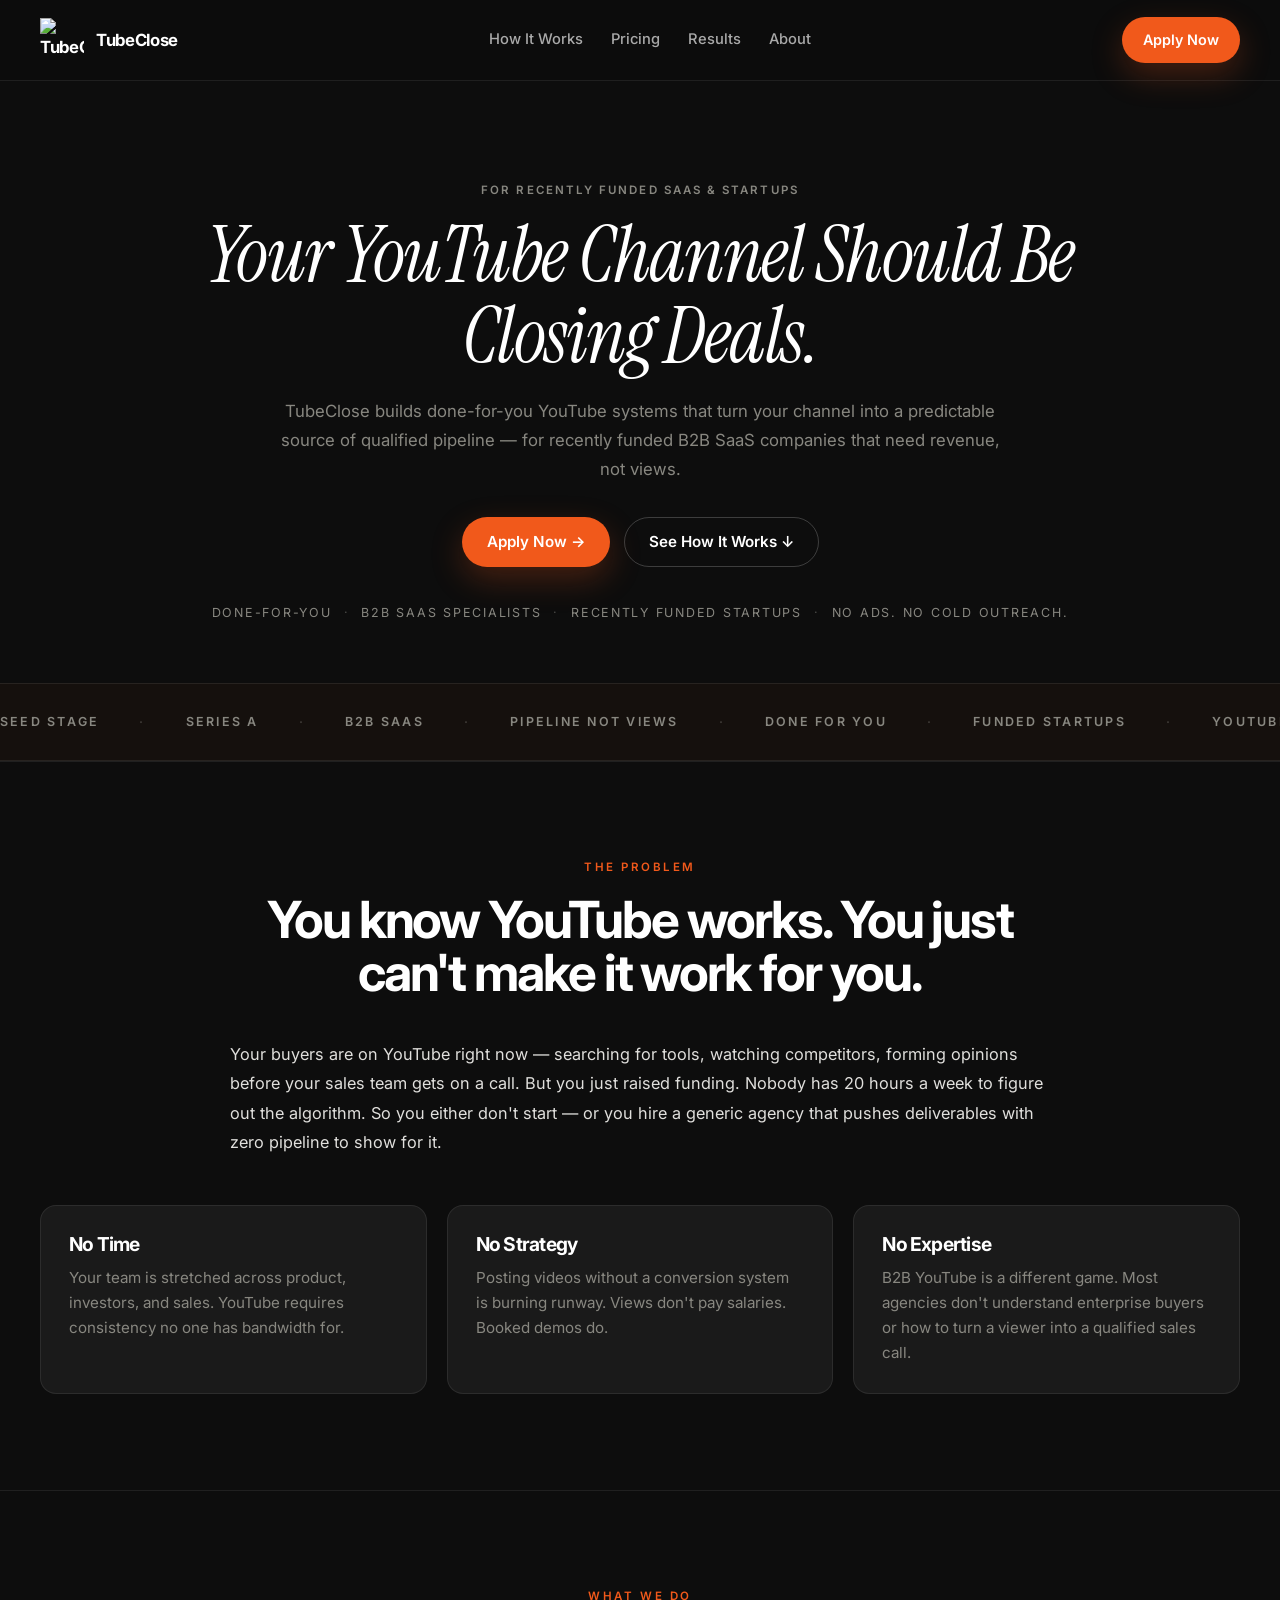
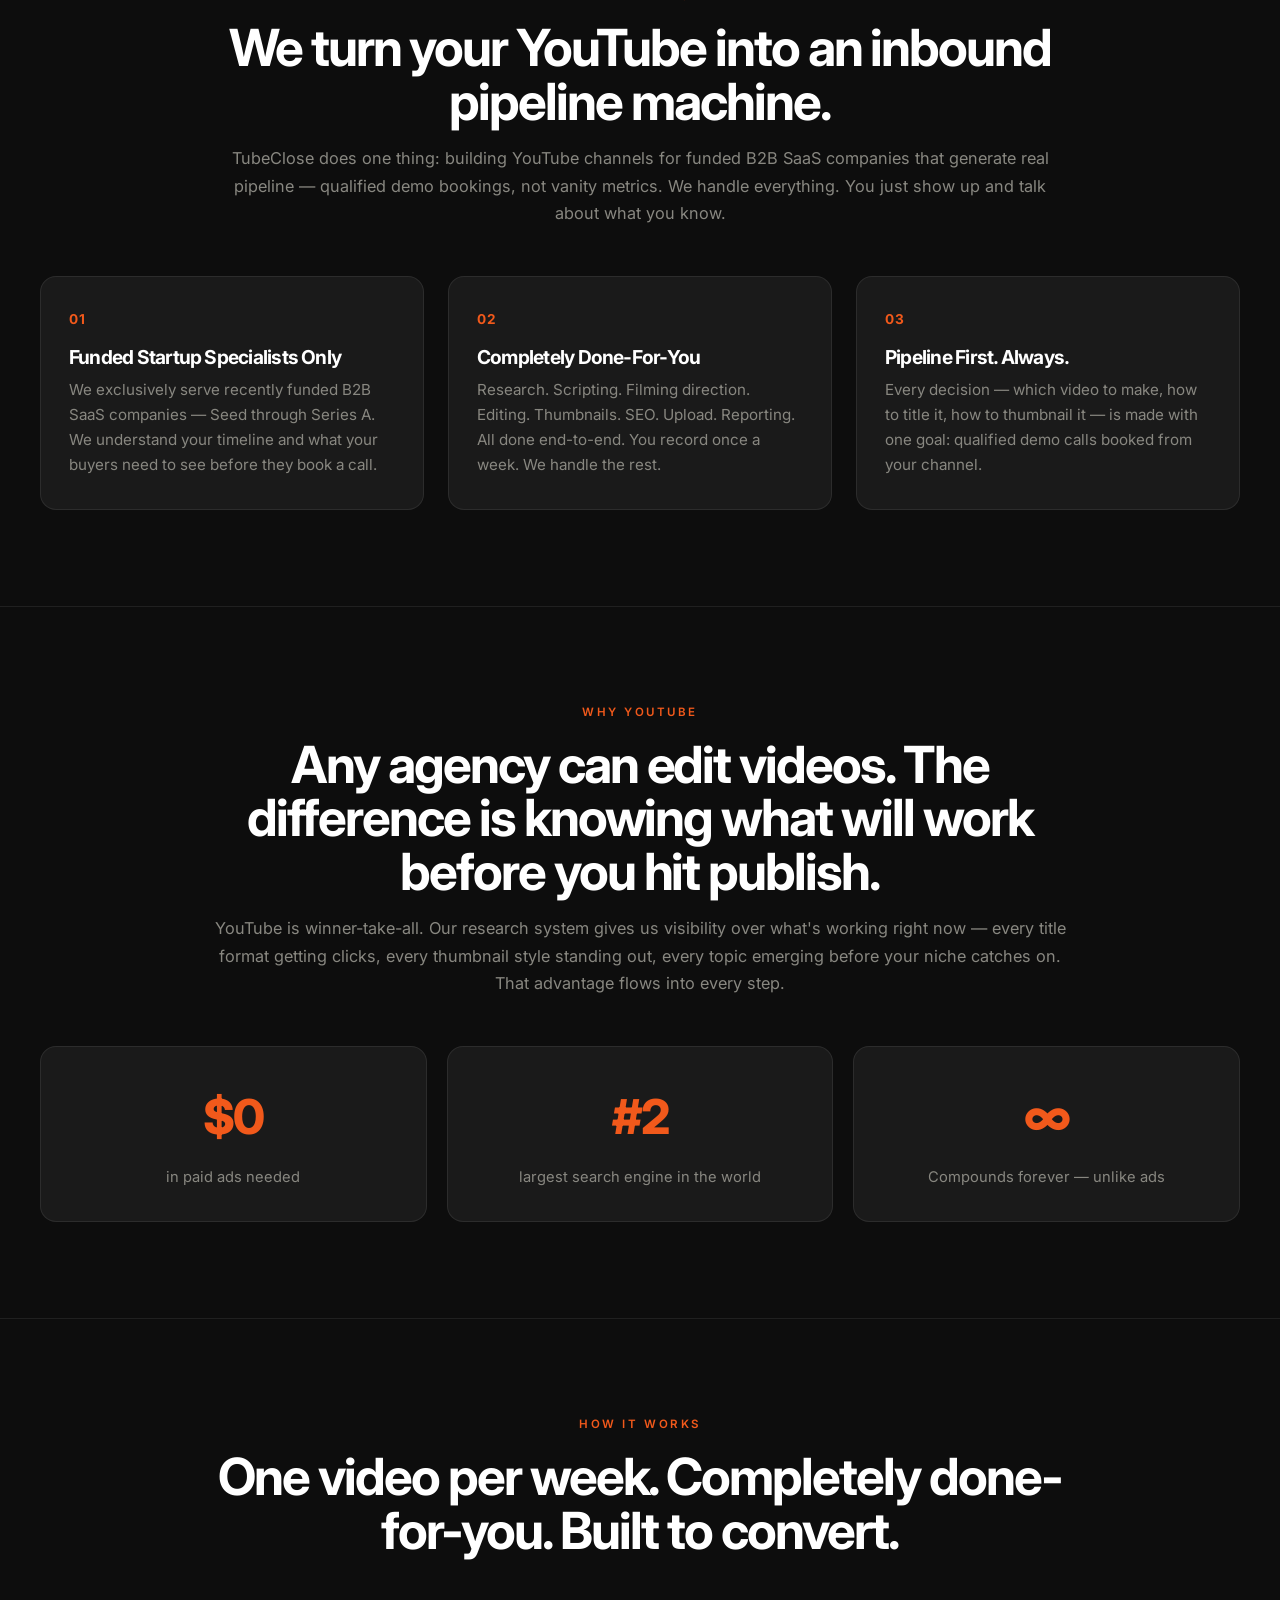
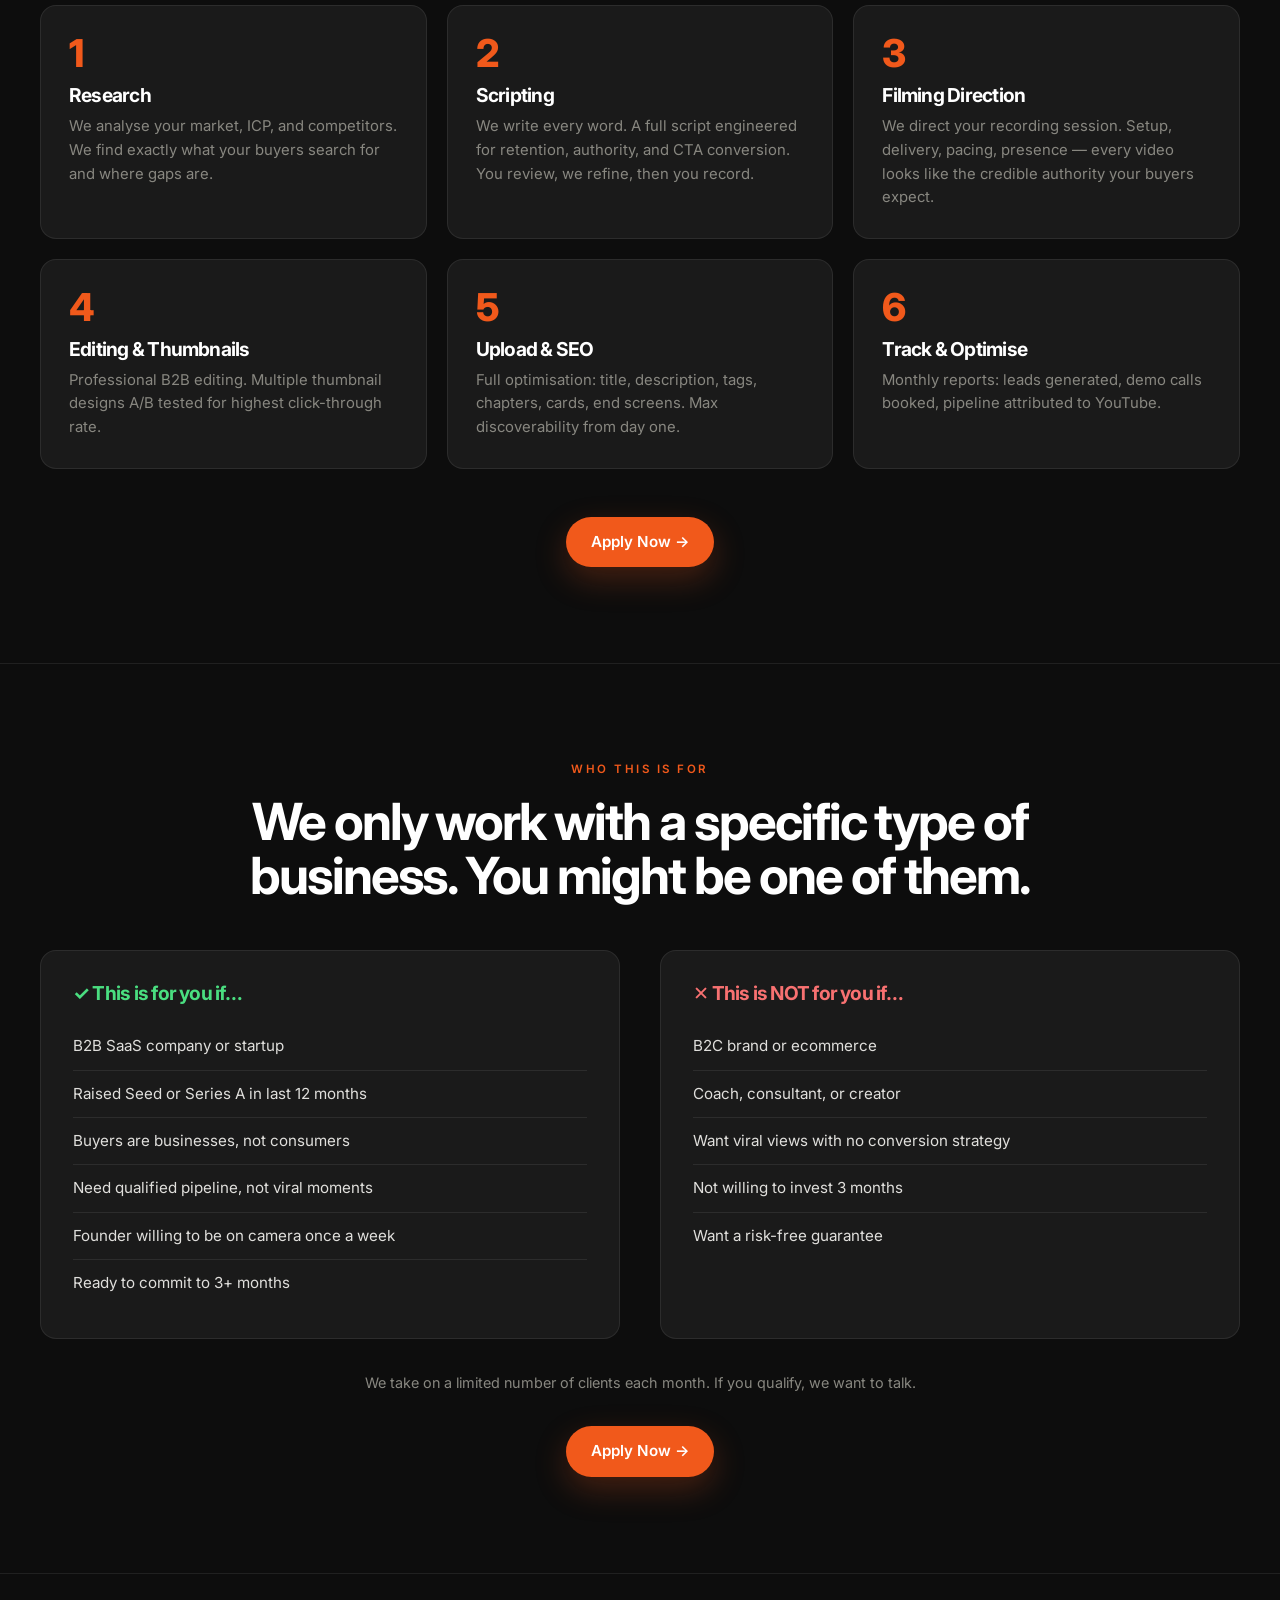
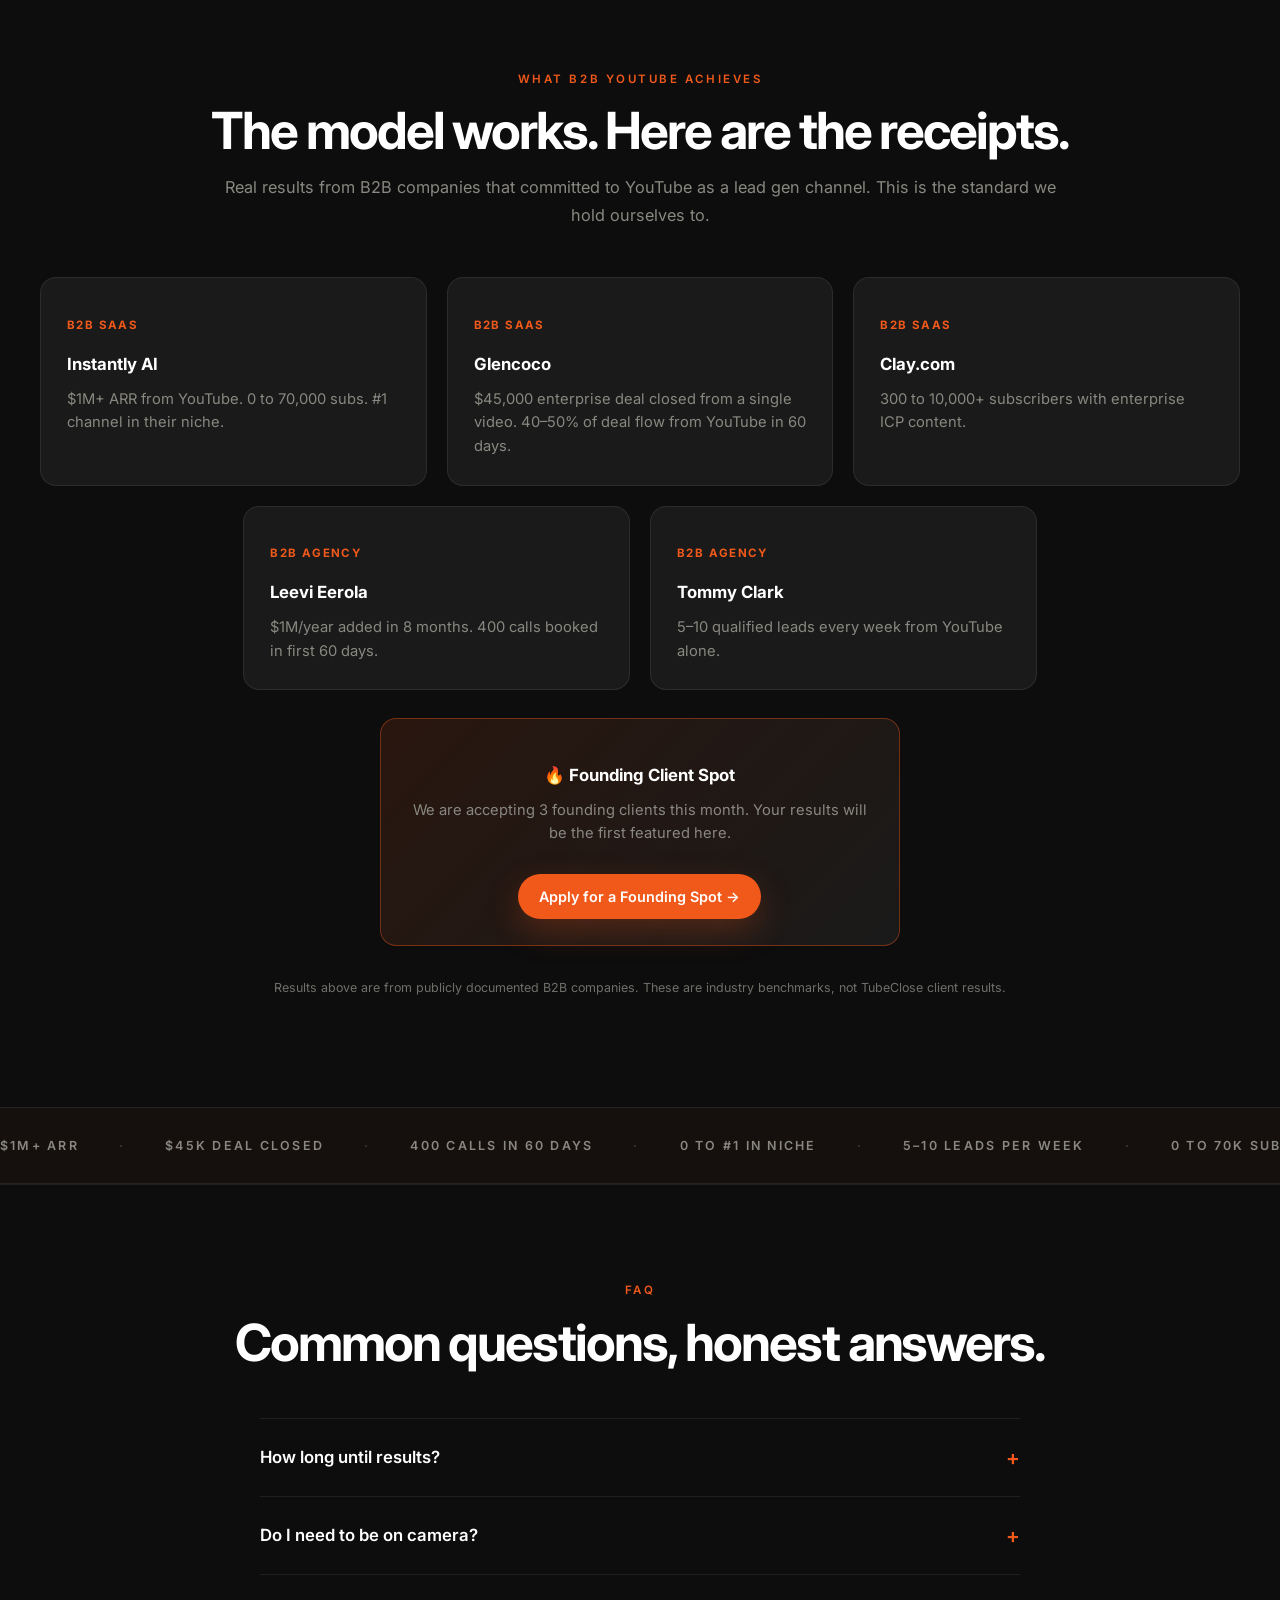
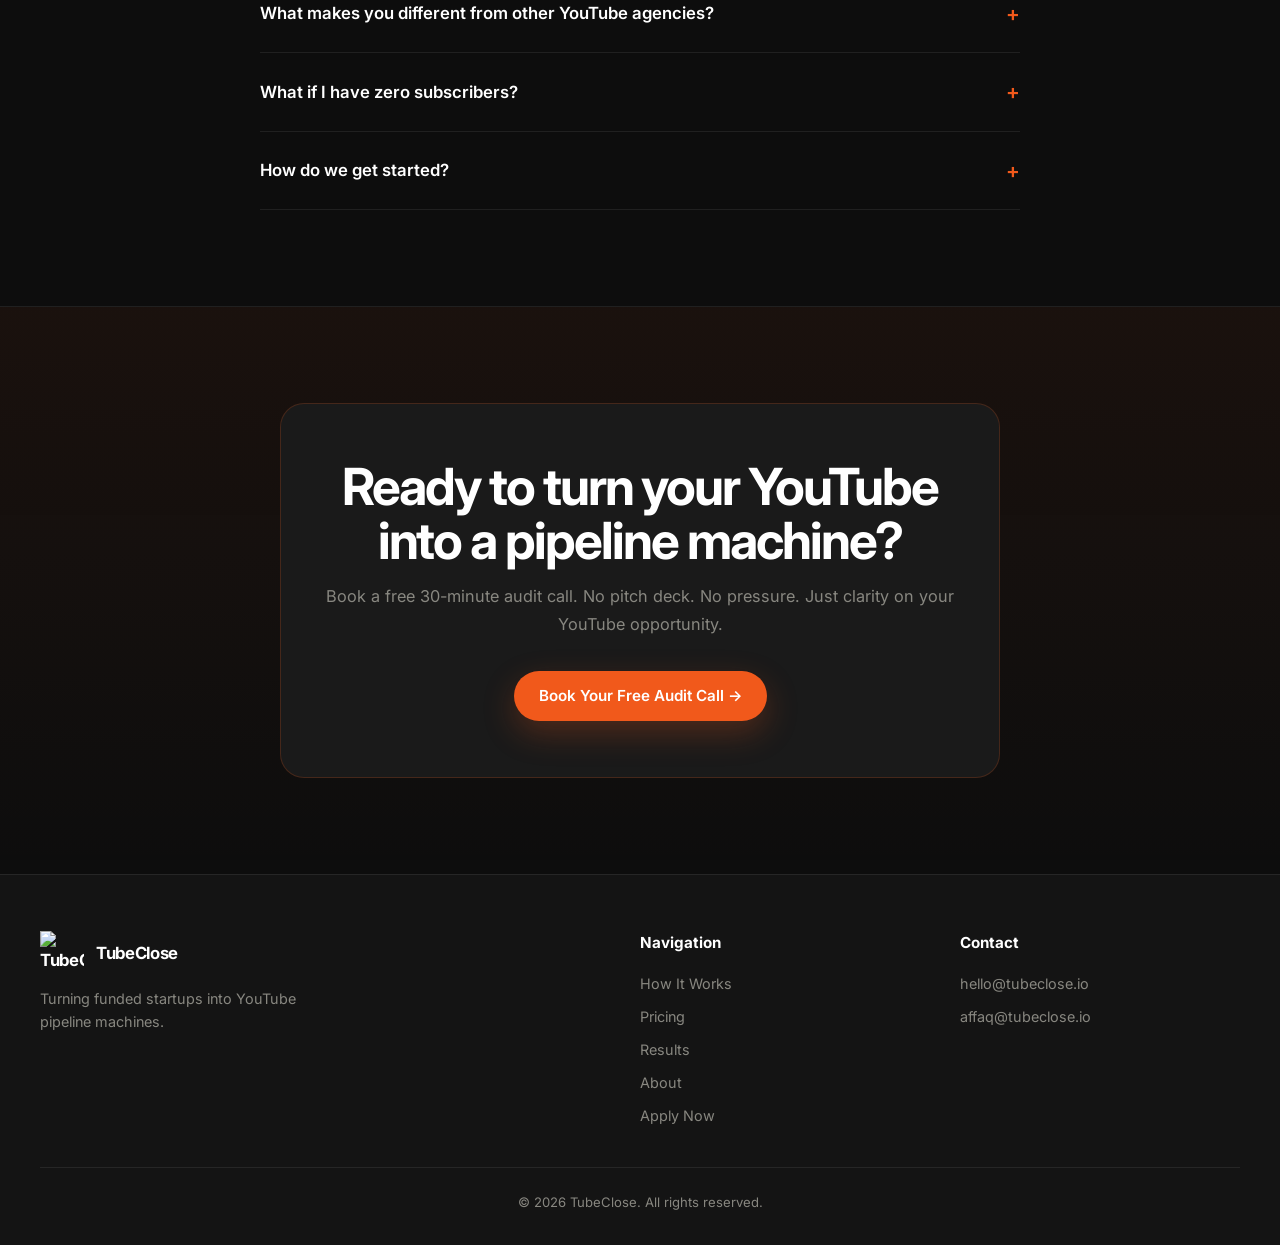
==== index.html @ f4edf195 "Add files via upload" ====
<!DOCTYPE html>
<html lang="en">
<head>
  <meta charset="UTF-8">
  <meta name="viewport" content="width=device-width, initial-scale=1.0">
  <title>TubeClose | B2B YouTube Agency for Funded Startups</title>
  <meta name="description" content="TubeClose builds done-for-you YouTube systems that turn your channel into a predictable source of qualified pipeline, for recently funded B2B SaaS companies.">
  <link rel="icon" href="https://framerusercontent.com/images/LfIAenBygjpMhnnKQjpgS8eivw.png">
  <link rel="preconnect" href="https://fonts.googleapis.com">
  <link rel="preconnect" href="https://fonts.gstatic.com" crossorigin>
  <link href="https://fonts.googleapis.com/css2?family=Instrument+Serif:ital@0;1&family=Inter:wght@400;500;600;700;800&display=swap" rel="stylesheet">
  <link rel="stylesheet" href="styles.css">

  <!-- SEO Meta Tags -->
  <meta name="robots" content="index, follow">
  <meta name="author" content="TubeClose">
  <meta name="keywords" content="B2B YouTube agency, YouTube lead generation, funded startup marketing, SaaS YouTube channel, B2B SaaS content marketing, YouTube pipeline, done for you YouTube, Seed Series A marketing agency">
  <link rel="canonical" href="https://www.tubeclose.io/">

  <!-- Open Graph -->
  <meta property="og:type" content="website">
  <meta property="og:url" content="https://www.tubeclose.io/">
  <meta property="og:title" content="TubeClose | B2B YouTube Agency for Funded Startups">
  <meta property="og:description" content="TubeClose builds done-for-you YouTube systems that turn your channel into a predictable source of qualified pipeline — for recently funded B2B SaaS companies.">
  <meta property="og:image" content="https://framerusercontent.com/images/LfIAenBygjpMhnnKQjpgS8eivw.png">
  <meta property="og:site_name" content="TubeClose">

  <!-- Twitter Card -->
  <meta name="twitter:card" content="summary_large_image">
  <meta name="twitter:title" content="TubeClose | B2B YouTube Agency for Funded Startups">
  <meta name="twitter:description" content="TubeClose builds done-for-you YouTube systems that turn your channel into a predictable source of qualified pipeline.">
  <meta name="twitter:image" content="https://framerusercontent.com/images/LfIAenBygjpMhnnKQjpgS8eivw.png">

  <!-- Schema.org Structured Data -->
  <script type="application/ld+json">
  {
    "@context": "https://schema.org",
    "@type": "ProfessionalService",
    "name": "TubeClose",
    "description": "Done-for-you B2B YouTube agency for recently funded SaaS startups. We turn your YouTube channel into a qualified pipeline machine.",
    "url": "https://www.tubeclose.io",
    "logo": "https://framerusercontent.com/images/LfIAenBygjpMhnnKQjpgS8eivw.png",
    "email": "hello@tubeclose.io",
    "areaServed": "Worldwide",
    "serviceType": "B2B YouTube Marketing Agency",
    "priceRange": "$$$"
  }
  </script>
</head>
<body>

<header class="site-header">
  <div class="container">
    <nav class="nav">
      <a href="index.html" class="brand">
        <img src="https://framerusercontent.com/images/LfIAenBygjpMhnnKQjpgS8eivw.png" alt="TubeClose logo" width="44" height="44">
        <span>TubeClose</span>
      </a>
      <div class="desktop-nav">
        <a href="#how-it-works">How It Works</a>
        <a href="pricing.html">Pricing</a>
        <a href="#results">Results</a>
        <a href="about.html">About</a>
      </div>
      <div class="nav-actions">
        <a href="https://cal.com/tubeclose.bookings/tube-close-meeting" target="_blank" class="btn btn--primary btn--small">Apply Now</a>
        <button class="menu-toggle" type="button" aria-label="Open menu">☰</button>
      </div>
    </nav>
    <nav class="mobile-nav" id="mobileNav">
      <a href="#how-it-works">How It Works</a>
      <a href="pricing.html">Pricing</a>
      <a href="#results">Results</a>
      <a href="about.html">About</a>
      <a href="contact.html">Apply Now</a>
    </nav>
  </div>
</header>

<main>

  <section id="home" class="hero">
    <div class="container hero-copy">
      <p class="eyebrow">For Recently Funded SaaS &amp; Startups</p>
      <h1>Your YouTube Channel Should Be Closing Deals.</h1>
      <p class="subtext">TubeClose builds done-for-you YouTube systems that turn your channel into a predictable source of qualified pipeline — for recently funded B2B SaaS companies that need revenue, not views.</p>
      <div class="cta-row">
        <a href="https://cal.com/tubeclose.bookings/tube-close-meeting" target="_blank" class="btn btn--primary">Apply Now →</a>
        <a href="#how-it-works" class="btn btn--ghost">See How It Works ↓</a>
      </div>
      <ul class="trust-bar">
        <li>Done-For-You</li>
        <li>B2B SaaS Specialists</li>
        <li>Recently Funded Startups</li>
        <li>No Ads. No Cold Outreach.</li>
      </ul>
    </div>
  </section>

  <section class="ticker" aria-hidden="true">
    <div class="ticker-track">
      <span>Seed Stage</span><span>Series A</span><span>B2B SaaS</span><span>Pipeline Not Views</span><span>Done For You</span><span>Funded Startups</span><span>YouTube Lead Gen</span><span>B2B Only</span>
      <span>Seed Stage</span><span>Series A</span><span>B2B SaaS</span><span>Pipeline Not Views</span><span>Done For You</span><span>Funded Startups</span><span>YouTube Lead Gen</span><span>B2B Only</span>
    </div>
  </section>

  <section class="section">
    <div class="container">
      <div class="section-heading">
        <p class="eyebrow">The Problem</p>
        <h2>You know YouTube works. You just can't make it work for you.</h2>
      </div>
      <div class="body-copy">
        <p>Your buyers are on YouTube right now — searching for tools, watching competitors, forming opinions before your sales team gets on a call. But you just raised funding. Nobody has 20 hours a week to figure out the algorithm. So you either don't start — or you hire a generic agency that pushes deliverables with zero pipeline to show for it.</p>
      </div>
      <div class="cards-grid">
        <article class="card">
          <h3>No Time</h3>
          <p>Your team is stretched across product, investors, and sales. YouTube requires consistency no one has bandwidth for.</p>
        </article>
        <article class="card">
          <h3>No Strategy</h3>
          <p>Posting videos without a conversion system is burning runway. Views don't pay salaries. Booked demos do.</p>
        </article>
        <article class="card">
          <h3>No Expertise</h3>
          <p>B2B YouTube is a different game. Most agencies don't understand enterprise buyers or how to turn a viewer into a qualified sales call.</p>
        </article>
      </div>
    </div>
  </section>

  <section class="section">
    <div class="container">
      <div class="section-heading">
        <p class="eyebrow">What We Do</p>
        <h2>We turn your YouTube into an inbound pipeline machine.</h2>
        <p class="section-sub">TubeClose does one thing: building YouTube channels for funded B2B SaaS companies that generate real pipeline — qualified demo bookings, not vanity metrics. We handle everything. You just show up and talk about what you know.</p>
      </div>
      <div class="solution-grid">
        <article class="solution-item">
          <div class="solution-num">01</div>
          <h3>Funded Startup Specialists Only</h3>
          <p>We exclusively serve recently funded B2B SaaS companies — Seed through Series A. We understand your timeline and what your buyers need to see before they book a call.</p>
        </article>
        <article class="solution-item">
          <div class="solution-num">02</div>
          <h3>Completely Done-For-You</h3>
          <p>Research. Scripting. Filming direction. Editing. Thumbnails. SEO. Upload. Reporting. All done end-to-end. You record once a week. We handle the rest.</p>
        </article>
        <article class="solution-item">
          <div class="solution-num">03</div>
          <h3>Pipeline First. Always.</h3>
          <p>Every decision — which video to make, how to title it, how to thumbnail it — is made with one goal: qualified demo calls booked from your channel.</p>
        </article>
      </div>
    </div>
  </section>

  <section class="section">
    <div class="container">
      <div class="section-heading">
        <p class="eyebrow">Why YouTube</p>
        <h2>Any agency can edit videos. The difference is knowing what will work before you hit publish.</h2>
        <p class="section-sub">YouTube is winner-take-all. Our research system gives us visibility over what's working right now — every title format getting clicks, every thumbnail style standing out, every topic emerging before your niche catches on. That advantage flows into every step.</p>
      </div>
      <div class="stats-row">
        <div class="stat-block">
          <span class="stat-value">$0</span>
          <span class="stat-label">in paid ads needed</span>
        </div>
        <div class="stat-block">
          <span class="stat-value">#2</span>
          <span class="stat-label">largest search engine in the world</span>
        </div>
        <div class="stat-block">
          <span class="stat-value">∞</span>
          <span class="stat-label">Compounds forever — unlike ads</span>
        </div>
      </div>
    </div>
  </section>

  <section id="how-it-works" class="section">
    <div class="container">
      <div class="section-heading">
        <p class="eyebrow">How It Works</p>
        <h2>One video per week. Completely done-for-you. Built to convert.</h2>
      </div>
      <div class="process-grid">
        <article class="step">
          <div class="step-number">1</div>
          <h3>Research</h3>
          <p>We analyse your market, ICP, and competitors. We find exactly what your buyers search for and where gaps are.</p>
        </article>
        <article class="step">
          <div class="step-number">2</div>
          <h3>Scripting</h3>
          <p>We write every word. A full script engineered for retention, authority, and CTA conversion. You review, we refine, then you record.</p>
        </article>
        <article class="step">
          <div class="step-number">3</div>
          <h3>Filming Direction</h3>
          <p>We direct your recording session. Setup, delivery, pacing, presence — every video looks like the credible authority your buyers expect.</p>
        </article>
        <article class="step">
          <div class="step-number">4</div>
          <h3>Editing &amp; Thumbnails</h3>
          <p>Professional B2B editing. Multiple thumbnail designs A/B tested for highest click-through rate.</p>
        </article>
        <article class="step">
          <div class="step-number">5</div>
          <h3>Upload &amp; SEO</h3>
          <p>Full optimisation: title, description, tags, chapters, cards, end screens. Max discoverability from day one.</p>
        </article>
        <article class="step">
          <div class="step-number">6</div>
          <h3>Track &amp; Optimise</h3>
          <p>Monthly reports: leads generated, demo calls booked, pipeline attributed to YouTube.</p>
        </article>
      </div>
      <div class="cta-row" style="margin-top: 48px;">
        <a href="https://cal.com/tubeclose.bookings/tube-close-meeting" target="_blank" class="btn btn--primary">Apply Now →</a>
      </div>
    </div>
  </section>

  <section class="section">
    <div class="container">
      <div class="section-heading">
        <p class="eyebrow">Who This Is For</p>
        <h2>We only work with a specific type of business. You might be one of them.</h2>
      </div>
      <div class="who-grid">
        <div class="who-column who-column--yes">
          <h3>✓ This is for you if…</h3>
          <ul class="who-list">
            <li>B2B SaaS company or startup</li>
            <li>Raised Seed or Series A in last 12 months</li>
            <li>Buyers are businesses, not consumers</li>
            <li>Need qualified pipeline, not viral moments</li>
            <li>Founder willing to be on camera once a week</li>
            <li>Ready to commit to 3+ months</li>
          </ul>
        </div>
        <div class="who-column who-column--no">
          <h3>✕ This is NOT for you if…</h3>
          <ul class="who-list">
            <li>B2C brand or ecommerce</li>
            <li>Coach, consultant, or creator</li>
            <li>Want viral views with no conversion strategy</li>
            <li>Not willing to invest 3 months</li>
            <li>Want a risk-free guarantee</li>
          </ul>
        </div>
      </div>
      <p class="who-note">We take on a limited number of clients each month. If you qualify, we want to talk.</p>
      <div class="cta-row">
        <a href="https://cal.com/tubeclose.bookings/tube-close-meeting" target="_blank" class="btn btn--primary">Apply Now →</a>
      </div>
    </div>
  </section>

  <section id="results" class="section">
    <div class="container">
      <div class="section-heading">
        <p class="eyebrow">What B2B YouTube Achieves</p>
        <h2>The model works. Here are the receipts.</h2>
        <p class="section-sub">Real results from B2B companies that committed to YouTube as a lead gen channel. This is the standard we hold ourselves to.</p>
      </div>
      <div class="results-grid">
        <article class="result-card">
          <p class="result-tag">B2B SaaS</p>
          <p class="result-company">Instantly AI</p>
          <p class="result-detail">$1M+ ARR from YouTube. 0 to 70,000 subs. #1 channel in their niche.</p>
        </article>
        <article class="result-card">
          <p class="result-tag">B2B SaaS</p>
          <p class="result-company">Glencoco</p>
          <p class="result-detail">$45,000 enterprise deal closed from a single video. 40–50% of deal flow from YouTube in 60 days.</p>
        </article>
        <article class="result-card">
          <p class="result-tag">B2B SaaS</p>
          <p class="result-company">Clay.com</p>
          <p class="result-detail">300 to 10,000+ subscribers with enterprise ICP content.</p>
        </article>
        <article class="result-card">
          <p class="result-tag">B2B Agency</p>
          <p class="result-company">Leevi Eerola</p>
          <p class="result-detail">$1M/year added in 8 months. 400 calls booked in first 60 days.</p>
        </article>
        <article class="result-card">
          <p class="result-tag">B2B Agency</p>
          <p class="result-company">Tommy Clark</p>
          <p class="result-detail">5–10 qualified leads every week from YouTube alone.</p>
        </article>
        <article class="result-card result-card--featured">
          <p class="result-company">🔥 Founding Client Spot</p>
          <p class="result-detail">We are accepting 3 founding clients this month. Your results will be the first featured here.</p>
          <div class="pricing-cta">
            <a href="https://cal.com/tubeclose.bookings/tube-close-meeting" target="_blank" class="btn btn--primary btn--small">Apply for a Founding Spot →</a>
          </div>
        </article>
      </div>
      <p class="disclaimer">Results above are from publicly documented B2B companies. These are industry benchmarks, not TubeClose client results.</p>
    </div>
  </section>

  <section class="ticker" aria-hidden="true">
    <div class="ticker-track">
      <span>$1M+ ARR</span><span>$45k Deal Closed</span><span>400 Calls in 60 Days</span><span>0 to #1 in Niche</span><span>5–10 Leads Per Week</span><span>0 to 70k Subscribers</span>
      <span>$1M+ ARR</span><span>$45k Deal Closed</span><span>400 Calls in 60 Days</span><span>0 to #1 in Niche</span><span>5–10 Leads Per Week</span><span>0 to 70k Subscribers</span>
    </div>
  </section>

  <section class="section">
    <div class="container">
      <div class="section-heading">
        <p class="eyebrow">FAQ</p>
        <h2>Common questions, honest answers.</h2>
      </div>
      <div class="faq-list">
        <article class="faq-item" data-open="false">
          <button class="faq-question" type="button">
            <span>How long until results?</span>
            <span class="faq-icon">+</span>
          </button>
          <div class="faq-answer">Most clients see meaningful pipeline activity between 60 and 90 days. YouTube compounds — month 6 looks very different from month 1.</div>
        </article>
        <article class="faq-item" data-open="false">
          <button class="faq-question" type="button">
            <span>Do I need to be on camera?</span>
            <span class="faq-icon">+</span>
          </button>
          <div class="faq-answer">Yes. Founder-led content converts significantly better in B2B. We handle everything else — you just speak.</div>
        </article>
        <article class="faq-item" data-open="false">
          <button class="faq-question" type="button">
            <span>What makes you different from other YouTube agencies?</span>
            <span class="faq-icon">+</span>
          </button>
          <div class="faq-answer">We measure one thing: qualified demo calls booked from your channel. Not views. Not subscribers. Pipeline.</div>
        </article>
        <article class="faq-item" data-open="false">
          <button class="faq-question" type="button">
            <span>What if I have zero subscribers?</span>
            <span class="faq-icon">+</span>
          </button>
          <div class="faq-answer">Good. We prefer to build right from the start. Most of our sample clients begin from zero.</div>
        </article>
        <article class="faq-item" data-open="false">
          <button class="faq-question" type="button">
            <span>How do we get started?</span>
            <span class="faq-icon">+</span>
          </button>
          <div class="faq-answer">Book a free 30-minute audit call. We look at your market and give you an honest assessment — no pressure.</div>
        </article>
      </div>
    </div>
  </section>

  <section class="section final-cta">
    <div class="container">
      <div class="final-cta-box">
        <h2>Ready to turn your YouTube into a pipeline machine?</h2>
        <p class="section-sub">Book a free 30-minute audit call. No pitch deck. No pressure. Just clarity on your YouTube opportunity.</p>
        <div class="cta-row">
          <a href="https://cal.com/tubeclose.bookings/tube-close-meeting" target="_blank" class="btn btn--primary">Book Your Free Audit Call →</a>
        </div>
      </div>
    </div>
  </section>

</main>

<footer class="footer">
  <div class="container footer-grid">
    <div>
      <a href="index.html" class="brand">
        <img src="https://framerusercontent.com/images/LfIAenBygjpMhnnKQjpgS8eivw.png" alt="TubeClose" width="44" height="44">
        <span>TubeClose</span>
      </a>
      <p class="footer-tagline">Turning funded startups into YouTube pipeline machines.</p>
    </div>
    <div>
      <h4>Navigation</h4>
      <div class="footer-links">
        <a href="#how-it-works">How It Works</a>
        <a href="pricing.html">Pricing</a>
        <a href="#results">Results</a>
        <a href="about.html">About</a>
        <a href="contact.html">Apply Now</a>
      </div>
    </div>
    <div>
      <h4>Contact</h4>
      <div class="footer-links">
        <a href="mailto:hello@tubeclose.io">hello@tubeclose.io</a>
        <a href="mailto:affaq@tubeclose.io">affaq@tubeclose.io</a>
      </div>
    </div>
  </div>
  <div class="container footer-bottom">
    © 2026 TubeClose. All rights reserved.
  </div>
</footer>

<script src="main.js"></script>
</body>
</html>
---- styles.css ----
:root {
  --bg: #0d0d0d;
  --surface: #1a1a1a;
  --surface-2: #141414;
  --text: #ffffff;
  --text-secondary: #e0dfdc;
  --muted: #888780;
  --accent: #f1591b;
  --accent-light: #ff8a3d;
  --accent-soft: rgba(241, 89, 27, 0.15);
  --line: rgba(255, 255, 255, 0.08);
  --radius-lg: 24px;
  --radius-md: 16px;
  --radius-sm: 12px;
  --ease: cubic-bezier(0.4, 0, 0.2, 1);
  --container: min(1200px, calc(100vw - 48px));
}

*, *::before, *::after { box-sizing: border-box; }

html { scroll-behavior: smooth; }

body {
  margin: 0;
  background: var(--bg);
  color: var(--text);
  font-family: "Inter", system-ui, sans-serif;
  line-height: 1.6;
  overflow-x: hidden;
}

a { color: inherit; text-decoration: none; }

img { display: block; max-width: 100%; }

button { font: inherit; cursor: pointer; border: none; background: none; }

.container {
  width: var(--container);
  margin: 0 auto;
}

/* HEADER */
.site-header {
  position: sticky;
  top: 0;
  z-index: 100;
  backdrop-filter: blur(20px);
  background: rgba(13, 13, 13, 0.85);
  border-bottom: 1px solid var(--line);
}

.nav {
  min-height: 80px;
  display: flex;
  align-items: center;
  justify-content: space-between;
  gap: 20px;
}

.brand {
  display: inline-flex;
  align-items: center;
  gap: 12px;
  font-weight: 700;
  font-size: 1.05rem;
  letter-spacing: -0.02em;
  flex-shrink: 0;
}

.brand img {
  width: 44px;
  height: 44px;
  object-fit: contain;
}

.desktop-nav {
  display: flex;
  gap: 28px;
  font-size: 0.92rem;
  font-weight: 500;
  color: rgba(255, 255, 255, 0.65);
}

.desktop-nav a:hover,
.desktop-nav a.active { color: var(--accent); }

.nav-actions { display: flex; align-items: center; gap: 12px; }

.menu-toggle {
  display: none;
  width: 44px;
  height: 44px;
  border-radius: 10px;
  border: 1px solid var(--line);
  color: var(--text);
  font-size: 1.4rem;
}

.mobile-nav {
  display: none;
  flex-direction: column;
  gap: 4px;
  padding: 0 0 20px;
  border-top: 1px solid var(--line);
}

.mobile-nav.open { display: flex; }

.mobile-nav a {
  padding: 12px 0;
  color: rgba(255, 255, 255, 0.75);
  font-weight: 500;
}

/* BUTTONS */
.btn {
  display: inline-flex;
  align-items: center;
  justify-content: center;
  gap: 8px;
  min-height: 48px;
  padding: 12px 24px;
  border-radius: 999px;
  border: 1px solid transparent;
  font-weight: 600;
  font-size: 0.95rem;
  transition: all 0.25s var(--ease);
  white-space: nowrap;
}

.btn:hover { transform: translateY(-2px); }

.btn--primary {
  background: var(--accent);
  color: #fff;
  box-shadow: 0 12px 32px rgba(241, 89, 27, 0.25);
}

.btn--primary:hover {
  background: var(--accent-light);
  box-shadow: 0 16px 40px rgba(241, 89, 27, 0.35);
}

.btn--ghost {
  background: transparent;
  color: #fff;
  border-color: rgba(255, 255, 255, 0.2);
}

.btn--ghost:hover {
  border-color: rgba(255, 255, 255, 0.45);
  background: rgba(255, 255, 255, 0.04);
}

.btn--small { min-height: 42px; padding: 10px 20px; font-size: 0.9rem; }

/* TYPOGRAPHY */
.eyebrow {
  margin: 0 0 16px;
  text-transform: uppercase;
  letter-spacing: 0.22em;
  font-size: 0.72rem;
  color: var(--accent);
  font-weight: 600;
}

.eyebrow--muted { color: var(--muted); }

h1, h2, h3 {
  margin: 0;
  font-weight: 700;
  letter-spacing: -0.04em;
  line-height: 1.05;
}

h1 {
  font-size: clamp(2.8rem, 6vw, 5.2rem);
  font-family: "Instrument Serif", Georgia, serif;
  font-style: italic;
  font-weight: 400;
  letter-spacing: -0.02em;
}

h2 { font-size: clamp(2rem, 4vw, 3.2rem); }

h3 { font-size: 1.2rem; }

.subtext {
  max-width: 720px;
  margin: 20px auto 0;
  color: var(--muted);
  font-size: 1.05rem;
  line-height: 1.75;
}

.section-sub {
  margin-top: 16px;
  color: var(--muted);
  font-size: 1.02rem;
  line-height: 1.7;
}

/* HERO */
.hero {
  padding: 100px 0 60px;
  text-align: center;
}

.hero-copy { max-width: 920px; margin: 0 auto; }

.hero .eyebrow { color: var(--muted); letter-spacing: 0.18em; }

.cta-row {
  display: flex;
  flex-wrap: wrap;
  gap: 14px;
  margin-top: 32px;
  justify-content: center;
}

.trust-bar {
  display: flex;
  flex-wrap: wrap;
  gap: 12px;
  list-style: none;
  padding: 0;
  margin: 36px 0 0;
  color: var(--muted);
  font-size: 0.78rem;
  text-transform: uppercase;
  letter-spacing: 0.14em;
  justify-content: center;
}

.trust-bar li:not(:last-child)::after {
  content: "·";
  margin-left: 12px;
  opacity: 0.5;
}

/* TICKER */
.ticker {
  overflow: hidden;
  padding: 28px 0;
  border-top: 1px solid var(--line);
  border-bottom: 1px solid var(--line);
  background: rgba(241, 89, 27, 0.03);
}

.ticker-track {
  display: flex;
  gap: 40px;
  width: max-content;
  animation: tickerScroll 35s linear infinite;
}

.ticker-track span {
  color: var(--muted);
  text-transform: uppercase;
  letter-spacing: 0.18em;
  font-size: 0.78rem;
  font-weight: 600;
  white-space: nowrap;
}

.ticker-track span::after {
  content: "·";
  margin-left: 40px;
  opacity: 0.35;
}

@keyframes tickerScroll {
  from { transform: translateX(0); }
  to { transform: translateX(-50%); }
}

/* SECTIONS */
.section {
  padding: 96px 0;
  border-top: 1px solid var(--line);
}

.section-heading {
  max-width: 860px;
  margin: 0 auto 40px;
  text-align: center;
}

.body-copy {
  max-width: 820px;
  margin: 0 auto;
  color: var(--text-secondary);
  font-size: 1.02rem;
  line-height: 1.8;
}

.body-copy p { margin: 0 0 16px; }
.body-copy p:last-child { margin-bottom: 0; }

/* CARDS */
.cards-grid {
  display: grid;
  grid-template-columns: repeat(3, 1fr);
  gap: 20px;
  margin-top: 48px;
}

.card {
  padding: 28px;
  background: var(--surface);
  border: 1px solid var(--line);
  border-radius: var(--radius-md);
  transition: border-color 0.25s var(--ease), transform 0.25s var(--ease);
}

.card:hover {
  border-color: rgba(241, 89, 27, 0.35);
  transform: translateY(-3px);
}

.card h3 { margin-bottom: 10px; }
.card p { margin: 0; color: var(--muted); font-size: 0.95rem; line-height: 1.65; }

/* SOLUTION NUMBERS */
.solution-grid {
  display: grid;
  grid-template-columns: repeat(3, 1fr);
  gap: 24px;
  margin-top: 48px;
}

.solution-item {
  padding: 32px 28px;
  background: var(--surface);
  border: 1px solid var(--line);
  border-radius: var(--radius-md);
}

.solution-num {
  font-size: 0.85rem;
  font-weight: 700;
  color: var(--accent);
  letter-spacing: 0.1em;
  margin-bottom: 16px;
}

.solution-item h3 { margin-bottom: 10px; }
.solution-item p { margin: 0; color: var(--muted); font-size: 0.95rem; line-height: 1.65; }

/* STATS */
.stats-row {
  display: grid;
  grid-template-columns: repeat(3, 1fr);
  gap: 20px;
  margin-top: 48px;
}

.stat-block {
  padding: 32px 24px;
  background: var(--surface);
  border: 1px solid var(--line);
  border-radius: var(--radius-md);
  text-align: center;
}

.stat-block .stat-value {
  display: block;
  font-size: clamp(2rem, 4vw, 3rem);
  font-weight: 800;
  color: var(--accent);
  letter-spacing: -0.04em;
  margin-bottom: 8px;
}

.stat-block .stat-label {
  color: var(--muted);
  font-size: 0.92rem;
  line-height: 1.5;
}

/* PROCESS */
.process-grid {
  display: grid;
  grid-template-columns: repeat(3, 1fr);
  gap: 20px;
  margin-top: 48px;
}

.step {
  padding: 28px;
  background: var(--surface);
  border: 1px solid var(--line);
  border-radius: var(--radius-md);
}

.step-number {
  font-size: 2.4rem;
  font-weight: 800;
  color: var(--accent);
  line-height: 1;
  margin-bottom: 12px;
}

.step h3 { margin-bottom: 10px; }
.step p { margin: 0; color: var(--muted); font-size: 0.93rem; line-height: 1.6; }

/* WHO */
.who-grid {
  display: grid;
  grid-template-columns: 1fr 1fr;
  gap: 40px;
  margin-top: 48px;
}

.who-column {
  padding: 32px;
  background: var(--surface);
  border: 1px solid var(--line);
  border-radius: var(--radius-md);
}

.who-column h3 {
  margin-bottom: 20px;
  display: flex;
  align-items: center;
  gap: 10px;
}

.who-column--yes h3 { color: #4ade80; }
.who-column--no h3 { color: #f87171; }

.who-list {
  list-style: none;
  padding: 0;
  margin: 0;
}

.who-list li {
  padding: 11px 0;
  border-bottom: 1px solid var(--line);
  color: var(--text-secondary);
  font-size: 0.95rem;
}

.who-list li:last-child { border-bottom: none; }

.who-note {
  text-align: center;
  color: var(--muted);
  font-size: 0.9rem;
  margin-top: 32px;
}

/* RESULTS */
.results-grid {
  display: grid;
  grid-template-columns: repeat(6, 1fr);
  gap: 20px;
  margin-top: 48px;
}

.results-grid .result-card:nth-child(1) { grid-column: span 2; }
.results-grid .result-card:nth-child(2) { grid-column: span 2; }
.results-grid .result-card:nth-child(3) { grid-column: span 2; }
.results-grid .result-card:nth-child(4) { grid-column: 2 / span 2; }
.results-grid .result-card:nth-child(5) { grid-column: 4 / span 2; }

.result-card {
  padding: 26px;
  background: var(--surface);
  border: 1px solid var(--line);
  border-radius: var(--radius-md);
}

.result-tag {
  font-size: 0.72rem;
  text-transform: uppercase;
  letter-spacing: 0.12em;
  color: var(--accent);
  font-weight: 700;
  margin-bottom: 6px;
}

.result-company {
  font-weight: 700;
  font-size: 1.05rem;
  margin-bottom: 10px;
}

.result-detail {
  color: var(--muted);
  font-size: 0.92rem;
  line-height: 1.6;
  margin: 0;
}

.result-card--featured {
  grid-column: 1 / -1;
  max-width: 520px;
  margin: 8px auto 0;
  text-align: center;
  background: linear-gradient(135deg, rgba(241, 89, 27, 0.12), var(--surface));
  border-color: rgba(241, 89, 27, 0.4);
}

.disclaimer {
  text-align: center;
  color: var(--muted);
  font-size: 0.78rem;
  margin-top: 32px;
  opacity: 0.8;
}

/* PRICING */
.pricing-grid {
  display: grid;
  grid-template-columns: repeat(3, 1fr);
  gap: 24px;
  margin-top: 48px;
}

.pricing-card {
  padding: 36px 32px;
  background: var(--surface);
  border: 1px solid var(--line);
  border-radius: var(--radius-md);
  position: relative;
  transition: transform 0.25s var(--ease), border-color 0.25s var(--ease);
}

.pricing-card:hover {
  transform: translateY(-4px);
  border-color: rgba(241, 89, 27, 0.35);
}

.pricing-card--featured {
  border-color: var(--accent);
  background: linear-gradient(180deg, rgba(241, 89, 27, 0.08), var(--surface));
}

.pricing-badge {
  position: absolute;
  top: 20px;
  right: 20px;
  background: var(--accent);
  color: #fff;
  padding: 5px 12px;
  border-radius: 999px;
  font-size: 0.68rem;
  font-weight: 700;
  text-transform: uppercase;
  letter-spacing: 0.12em;
}

.pricing-label {
  font-size: 0.78rem;
  text-transform: uppercase;
  letter-spacing: 0.16em;
  color: var(--muted);
  font-weight: 600;
  margin: 0 0 8px;
}

.pricing-price {
  font-size: 2.4rem;
  font-weight: 800;
  letter-spacing: -0.04em;
  margin: 0 0 4px;
}

.pricing-price span {
  font-size: 0.45em;
  color: var(--muted);
  font-weight: 500;
}

.pricing-videos {
  color: var(--muted);
  font-size: 0.92rem;
  margin: 0 0 24px;
}

.pricing-card ul {
  list-style: none;
  padding: 0;
  margin: 0;
  display: grid;
  gap: 10px;
}

.pricing-card li {
  color: var(--text-secondary);
  font-size: 0.92rem;
  padding-left: 22px;
  position: relative;
}

.pricing-card li::before {
  content: "✓";
  position: absolute;
  left: 0;
  color: var(--accent);
  font-weight: 700;
}

.pricing-cta { margin-top: 28px; }

/* FAQ */
.faq-list {
  max-width: 760px;
  margin: 48px auto 0;
  border-top: 1px solid var(--line);
}

.faq-item { border-bottom: 1px solid var(--line); }

.faq-question {
  width: 100%;
  padding: 22px 0;
  color: var(--text);
  font-size: 1.05rem;
  font-weight: 600;
  text-align: left;
  display: flex;
  justify-content: space-between;
  align-items: center;
  gap: 16px;
}

.faq-question:hover { color: var(--accent); }

.faq-icon {
  font-size: 1.3rem;
  color: var(--accent);
  transition: transform 0.25s var(--ease);
  flex-shrink: 0;
}

.faq-item[data-open="true"] .faq-icon { transform: rotate(45deg); }

.faq-answer {
  display: none;
  padding: 0 0 22px;
  color: var(--muted);
  font-size: 0.95rem;
  line-height: 1.7;
}

.faq-item[data-open="true"] .faq-answer { display: block; }

/* FINAL CTA */
.final-cta {
  text-align: center;
  background: linear-gradient(180deg, rgba(241, 89, 27, 0.06), transparent);
}

.final-cta-box {
  max-width: 720px;
  margin: 0 auto;
  padding: 56px 40px;
  border: 1px solid rgba(241, 89, 27, 0.2);
  border-radius: var(--radius-lg);
  background: var(--surface);
}

/* PAGE HERO (inner pages) */
.page-hero {
  padding: 80px 0 48px;
  text-align: center;
}

.page-hero h1 {
  font-family: "Inter", sans-serif;
  font-style: normal;
  font-weight: 800;
  font-size: clamp(2.2rem, 4.5vw, 3.6rem);
}

/* CONTACT */
.contact-grid {
  display: grid;
  grid-template-columns: 1fr 1fr;
  gap: 48px;
  margin-top: 48px;
  align-items: start;
}

.contact-list {
  list-style: none;
  padding: 0;
  margin: 24px 0 0;
}

.contact-list li {
  padding: 14px 0 14px 28px;
  position: relative;
  color: var(--text-secondary);
  border-bottom: 1px solid var(--line);
}

.contact-list li::before {
  content: "→";
  position: absolute;
  left: 0;
  color: var(--accent);
}

.contact-box {
  padding: 40px;
  background: var(--surface);
  border: 1px solid var(--line);
  border-radius: var(--radius-md);
  text-align: center;
}

/* ABOUT */
.about-content {
  max-width: 760px;
  margin: 0 auto;
  color: var(--text-secondary);
  font-size: 1.02rem;
  line-height: 1.85;
}

.about-content p { margin: 0 0 18px; }

.values-grid {
  display: grid;
  grid-template-columns: repeat(2, 1fr);
  gap: 20px;
  margin-top: 48px;
}

.value-item {
  padding: 24px;
  background: var(--surface);
  border: 1px solid var(--line);
  border-radius: var(--radius-md);
}

.value-item strong {
  display: block;
  color: var(--accent);
  margin-bottom: 6px;
}

.value-item span { color: var(--muted); font-size: 0.92rem; }

.founder-card {
  margin-top: 48px;
  padding: 32px;
  background: var(--surface);
  border: 1px solid var(--line);
  border-radius: var(--radius-md);
  text-align: center;
}

.founder-card h3 { margin-bottom: 8px; }
.founder-card p { color: var(--muted); margin: 0; }

/* FOOTER */
.footer {
  background: var(--surface-2);
  border-top: 1px solid var(--line);
  padding: 56px 0 32px;
}

.footer-grid {
  display: grid;
  grid-template-columns: 2fr 1fr 1fr;
  gap: 40px;
  margin-bottom: 40px;
}

.footer-tagline {
  color: var(--muted);
  font-size: 0.9rem;
  margin-top: 12px;
  max-width: 280px;
}

.footer h4 {
  margin: 0 0 16px;
  font-size: 0.95rem;
}

.footer-links {
  display: grid;
  gap: 10px;
}

.footer-links a {
  color: var(--muted);
  font-size: 0.9rem;
  transition: color 0.2s;
}

.footer-links a:hover { color: var(--accent); }

.footer-bottom {
  text-align: center;
  padding-top: 24px;
  border-top: 1px solid var(--line);
  color: var(--muted);
  font-size: 0.82rem;
}

/* RESPONSIVE */
@media (max-width: 960px) {
  .cards-grid,
  .solution-grid,
  .stats-row,
  .process-grid,
  .results-grid,
  .pricing-grid,
  .values-grid { grid-template-columns: 1fr; }

  .who-grid,
  .contact-grid,
  .footer-grid { grid-template-columns: 1fr; }

  .desktop-nav,
  .nav-actions .btn--ghost { display: none; }

  .menu-toggle { display: grid; place-items: center; }

  .result-card--featured { max-width: 100%; }
}

@media (max-width: 640px) {
  .section { padding: 64px 0; }
  .hero { padding: 72px 0 48px; }
  .cta-row { flex-direction: column; align-items: stretch; }
  .container { width: calc(100vw - 32px); }
}
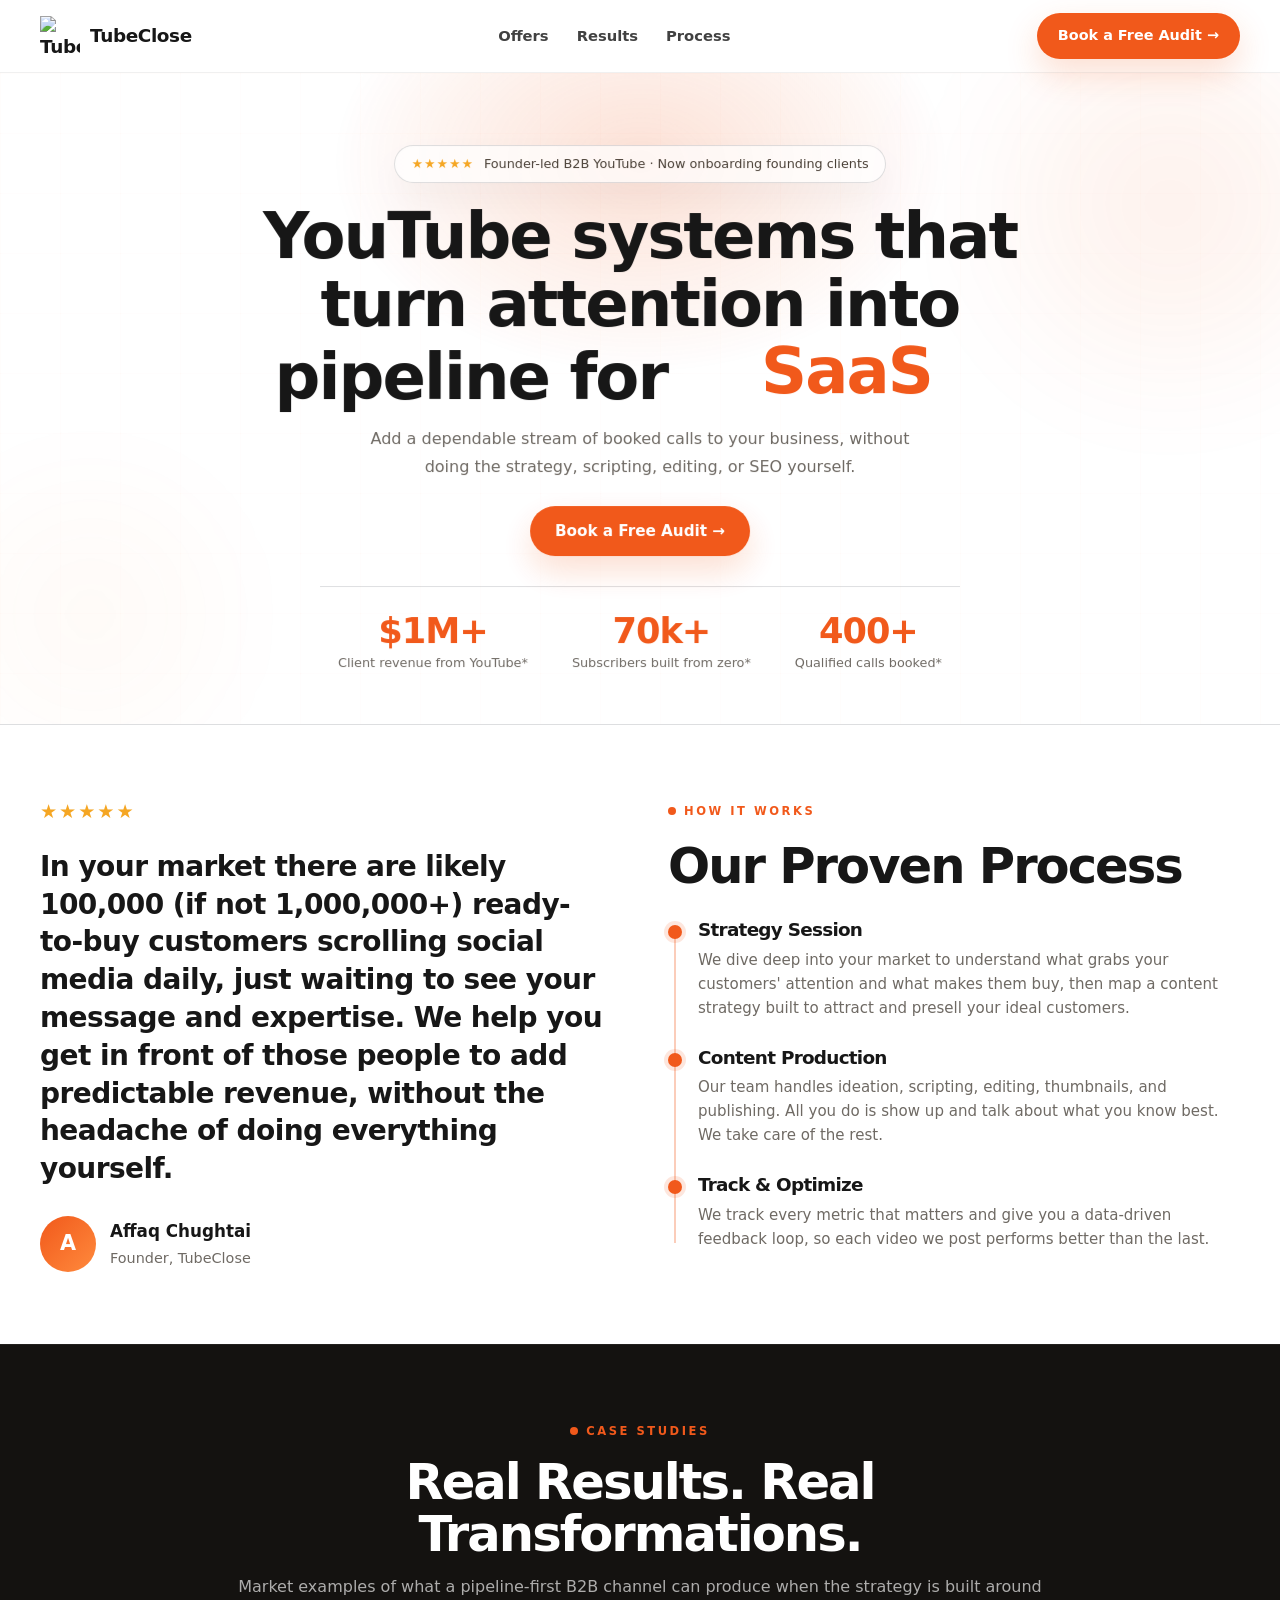
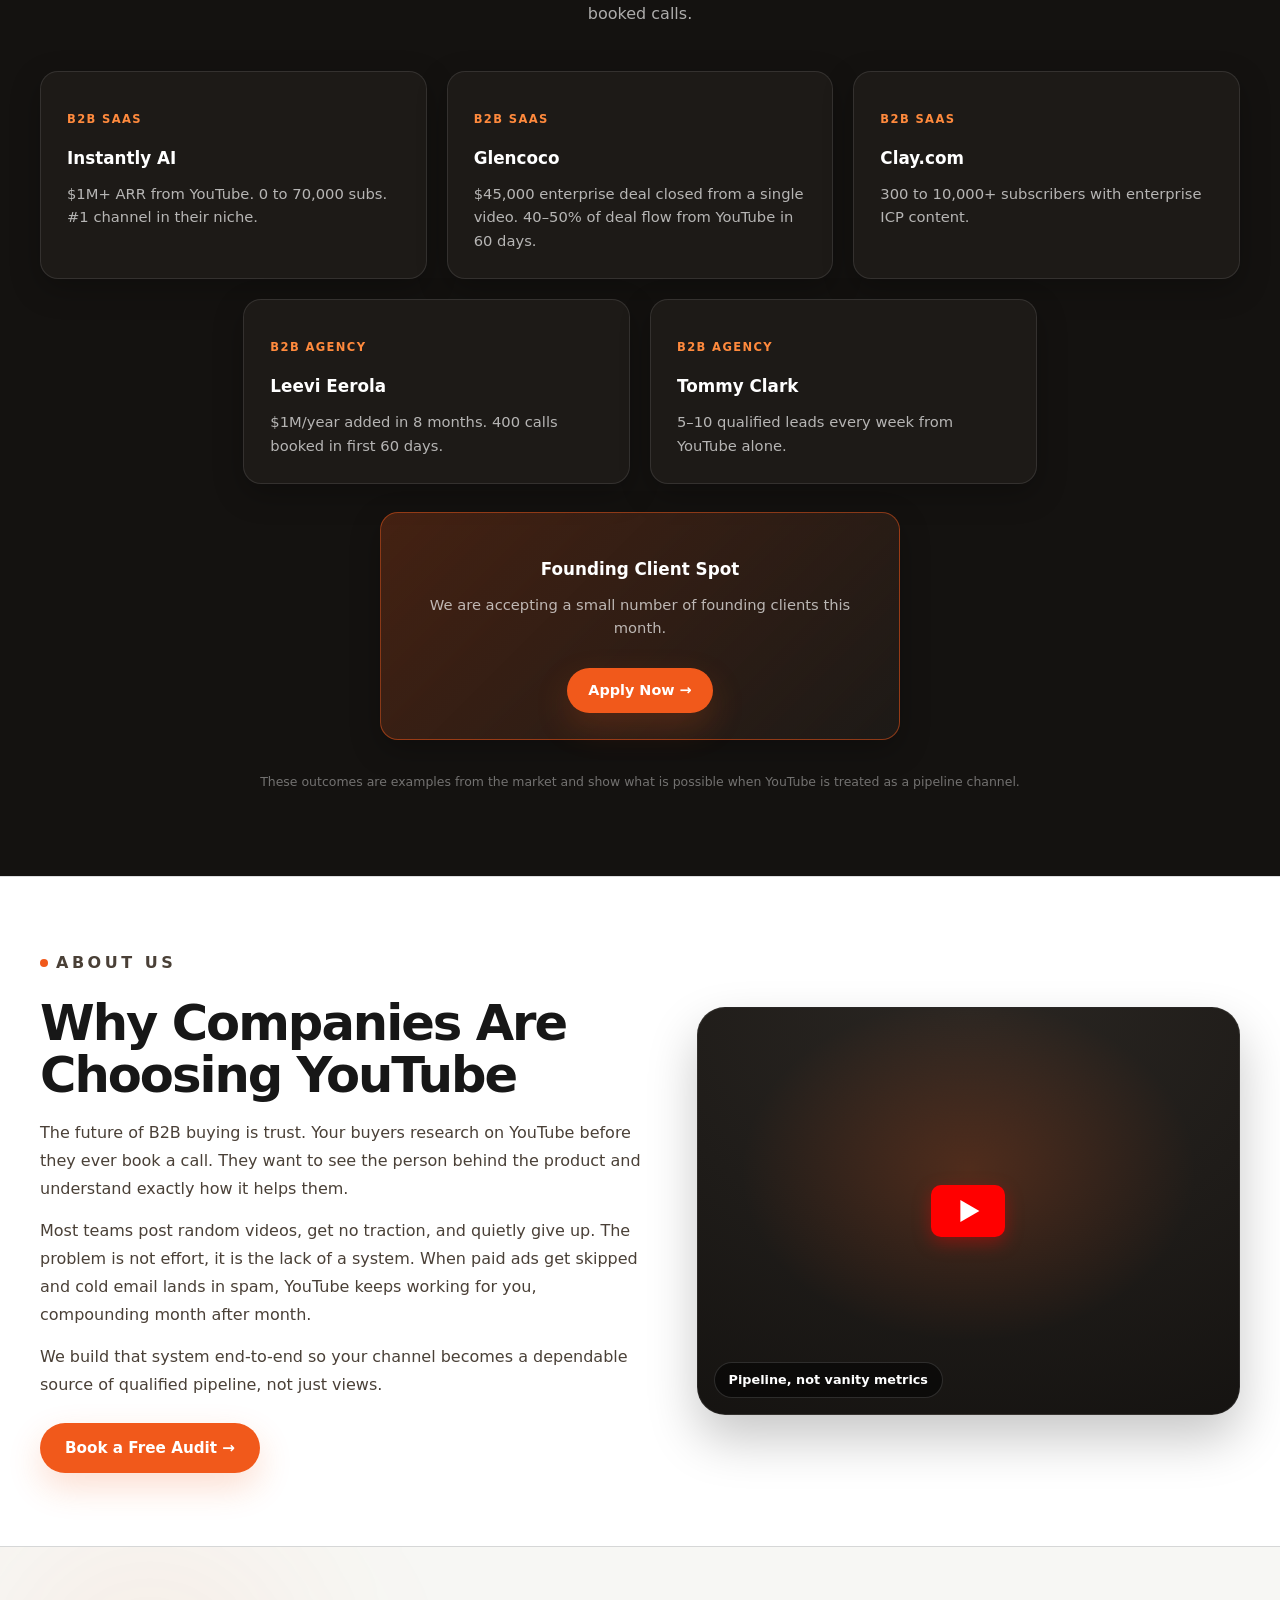
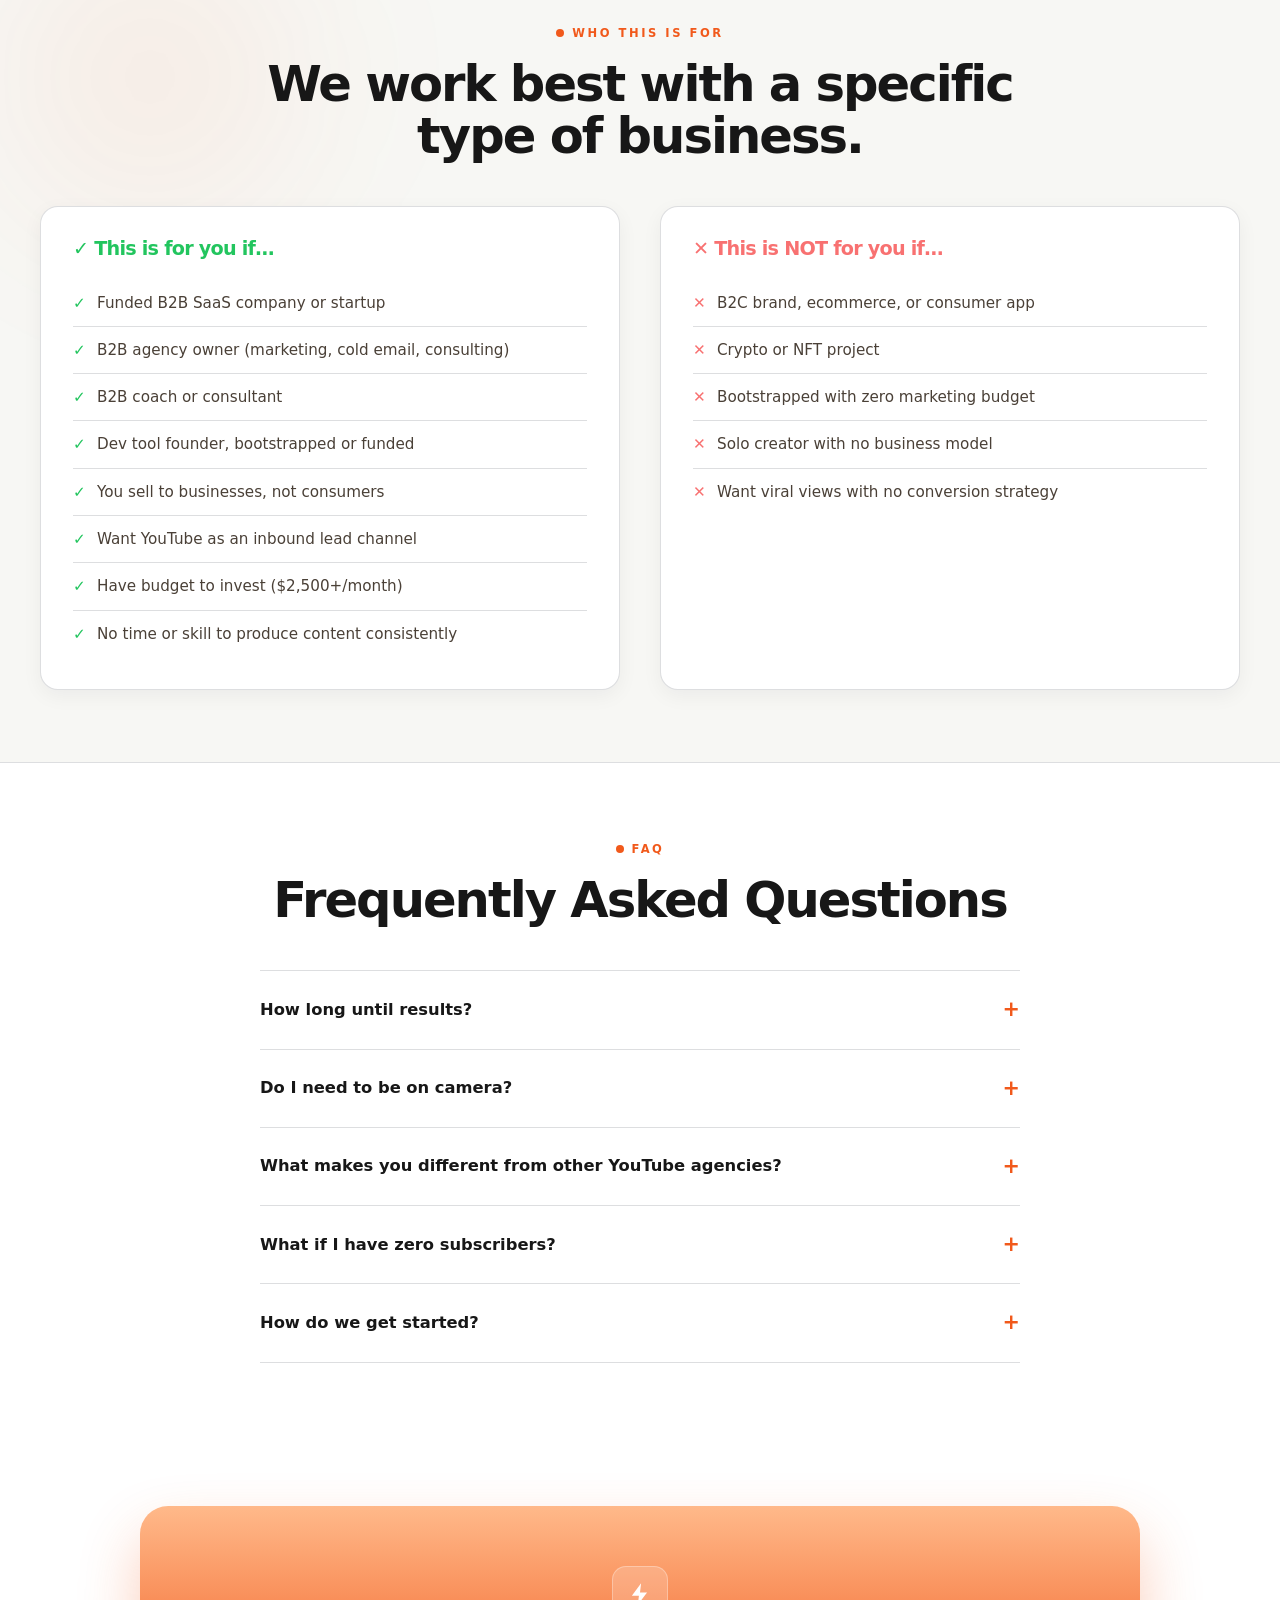
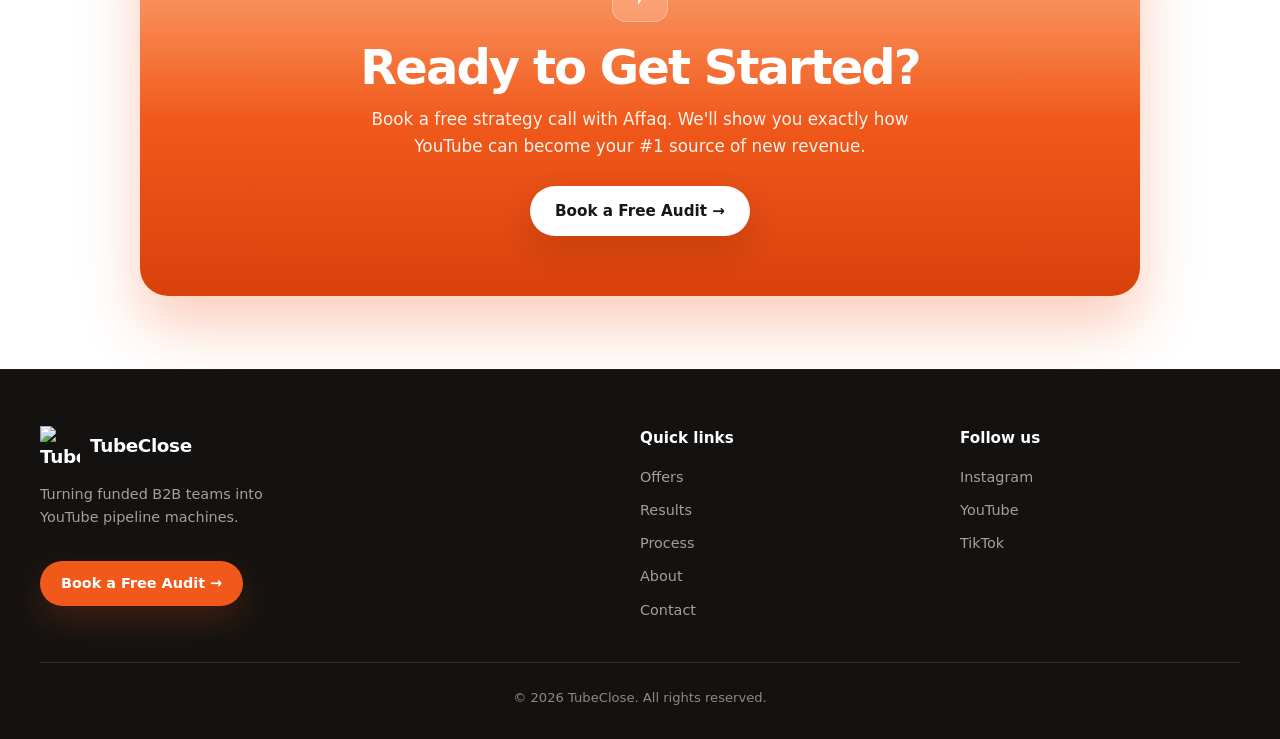
==== commit aa1da0d6: "Add files via upload" ====
--- a/index.html
+++ b/index.html
@@ -1,410 +1,13 @@
 <!DOCTYPE html>
 <html lang="en">
 <head>
-  <meta charset="UTF-8">
-  <meta name="viewport" content="width=device-width, initial-scale=1.0">
-  <title>TubeClose | B2B YouTube Agency for Funded Startups</title>
-  <meta name="description" content="TubeClose builds done-for-you YouTube systems that turn your channel into a predictable source of qualified pipeline, for recently funded B2B SaaS companies.">
-  <link rel="icon" href="https://framerusercontent.com/images/LfIAenBygjpMhnnKQjpgS8eivw.png">
-  <link rel="preconnect" href="https://fonts.googleapis.com">
-  <link rel="preconnect" href="https://fonts.gstatic.com" crossorigin>
-  <link href="https://fonts.googleapis.com/css2?family=Instrument+Serif:ital@0;1&family=Inter:wght@400;500;600;700;800&display=swap" rel="stylesheet">
-  <link rel="stylesheet" href="styles.css">
-
-  <!-- SEO Meta Tags -->
-  <meta name="robots" content="index, follow">
-  <meta name="author" content="TubeClose">
-  <meta name="keywords" content="B2B YouTube agency, YouTube lead generation, funded startup marketing, SaaS YouTube channel, B2B SaaS content marketing, YouTube pipeline, done for you YouTube, Seed Series A marketing agency">
-  <link rel="canonical" href="https://www.tubeclose.io/">
-
-  <!-- Open Graph -->
-  <meta property="og:type" content="website">
-  <meta property="og:url" content="https://www.tubeclose.io/">
-  <meta property="og:title" content="TubeClose | B2B YouTube Agency for Funded Startups">
-  <meta property="og:description" content="TubeClose builds done-for-you YouTube systems that turn your channel into a predictable source of qualified pipeline — for recently funded B2B SaaS companies.">
-  <meta property="og:image" content="https://framerusercontent.com/images/LfIAenBygjpMhnnKQjpgS8eivw.png">
-  <meta property="og:site_name" content="TubeClose">
-
-  <!-- Twitter Card -->
-  <meta name="twitter:card" content="summary_large_image">
-  <meta name="twitter:title" content="TubeClose | B2B YouTube Agency for Funded Startups">
-  <meta name="twitter:description" content="TubeClose builds done-for-you YouTube systems that turn your channel into a predictable source of qualified pipeline.">
-  <meta name="twitter:image" content="https://framerusercontent.com/images/LfIAenBygjpMhnnKQjpgS8eivw.png">
-
-  <!-- Schema.org Structured Data -->
-  <script type="application/ld+json">
-  {
-    "@context": "https://schema.org",
-    "@type": "ProfessionalService",
-    "name": "TubeClose",
-    "description": "Done-for-you B2B YouTube agency for recently funded SaaS startups. We turn your YouTube channel into a qualified pipeline machine.",
-    "url": "https://www.tubeclose.io",
-    "logo": "https://framerusercontent.com/images/LfIAenBygjpMhnnKQjpgS8eivw.png",
-    "email": "hello@tubeclose.io",
-    "areaServed": "Worldwide",
-    "serviceType": "B2B YouTube Marketing Agency",
-    "priceRange": "$$$"
-  }
-  </script>
+  <meta charset="UTF-8" />
+  <meta http-equiv="refresh" content="0; url=index%20(3).html" />
+  <meta name="viewport" content="width=device-width, initial-scale=1.0" />
+  <title>TubeClose</title>
+  <meta name="description" content="TubeClose is a done-for-you YouTube growth partner for funded SaaS companies, agencies, and B2B coaches." />
 </head>
 <body>
-
-<header class="site-header">
-  <div class="container">
-    <nav class="nav">
-      <a href="index.html" class="brand">
-        <img src="https://framerusercontent.com/images/LfIAenBygjpMhnnKQjpgS8eivw.png" alt="TubeClose logo" width="44" height="44">
-        <span>TubeClose</span>
-      </a>
-      <div class="desktop-nav">
-        <a href="#how-it-works">How It Works</a>
-        <a href="pricing.html">Pricing</a>
-        <a href="#results">Results</a>
-        <a href="about.html">About</a>
-      </div>
-      <div class="nav-actions">
-        <a href="https://cal.com/tubeclose.bookings/tube-close-meeting" target="_blank" class="btn btn--primary btn--small">Apply Now</a>
-        <button class="menu-toggle" type="button" aria-label="Open menu">☰</button>
-      </div>
-    </nav>
-    <nav class="mobile-nav" id="mobileNav">
-      <a href="#how-it-works">How It Works</a>
-      <a href="pricing.html">Pricing</a>
-      <a href="#results">Results</a>
-      <a href="about.html">About</a>
-      <a href="contact.html">Apply Now</a>
-    </nav>
-  </div>
-</header>
-
-<main>
-
-  <section id="home" class="hero">
-    <div class="container hero-copy">
-      <p class="eyebrow">For Recently Funded SaaS &amp; Startups</p>
-      <h1>Your YouTube Channel Should Be Closing Deals.</h1>
-      <p class="subtext">TubeClose builds done-for-you YouTube systems that turn your channel into a predictable source of qualified pipeline — for recently funded B2B SaaS companies that need revenue, not views.</p>
-      <div class="cta-row">
-        <a href="https://cal.com/tubeclose.bookings/tube-close-meeting" target="_blank" class="btn btn--primary">Apply Now →</a>
-        <a href="#how-it-works" class="btn btn--ghost">See How It Works ↓</a>
-      </div>
-      <ul class="trust-bar">
-        <li>Done-For-You</li>
-        <li>B2B SaaS Specialists</li>
-        <li>Recently Funded Startups</li>
-        <li>No Ads. No Cold Outreach.</li>
-      </ul>
-    </div>
-  </section>
-
-  <section class="ticker" aria-hidden="true">
-    <div class="ticker-track">
-      <span>Seed Stage</span><span>Series A</span><span>B2B SaaS</span><span>Pipeline Not Views</span><span>Done For You</span><span>Funded Startups</span><span>YouTube Lead Gen</span><span>B2B Only</span>
-      <span>Seed Stage</span><span>Series A</span><span>B2B SaaS</span><span>Pipeline Not Views</span><span>Done For You</span><span>Funded Startups</span><span>YouTube Lead Gen</span><span>B2B Only</span>
-    </div>
-  </section>
-
-  <section class="section">
-    <div class="container">
-      <div class="section-heading">
-        <p class="eyebrow">The Problem</p>
-        <h2>You know YouTube works. You just can't make it work for you.</h2>
-      </div>
-      <div class="body-copy">
-        <p>Your buyers are on YouTube right now — searching for tools, watching competitors, forming opinions before your sales team gets on a call. But you just raised funding. Nobody has 20 hours a week to figure out the algorithm. So you either don't start — or you hire a generic agency that pushes deliverables with zero pipeline to show for it.</p>
-      </div>
-      <div class="cards-grid">
-        <article class="card">
-          <h3>No Time</h3>
-          <p>Your team is stretched across product, investors, and sales. YouTube requires consistency no one has bandwidth for.</p>
-        </article>
-        <article class="card">
-          <h3>No Strategy</h3>
-          <p>Posting videos without a conversion system is burning runway. Views don't pay salaries. Booked demos do.</p>
-        </article>
-        <article class="card">
-          <h3>No Expertise</h3>
-          <p>B2B YouTube is a different game. Most agencies don't understand enterprise buyers or how to turn a viewer into a qualified sales call.</p>
-        </article>
-      </div>
-    </div>
-  </section>
-
-  <section class="section">
-    <div class="container">
-      <div class="section-heading">
-        <p class="eyebrow">What We Do</p>
-        <h2>We turn your YouTube into an inbound pipeline machine.</h2>
-        <p class="section-sub">TubeClose does one thing: building YouTube channels for funded B2B SaaS companies that generate real pipeline — qualified demo bookings, not vanity metrics. We handle everything. You just show up and talk about what you know.</p>
-      </div>
-      <div class="solution-grid">
-        <article class="solution-item">
-          <div class="solution-num">01</div>
-          <h3>Funded Startup Specialists Only</h3>
-          <p>We exclusively serve recently funded B2B SaaS companies — Seed through Series A. We understand your timeline and what your buyers need to see before they book a call.</p>
-        </article>
-        <article class="solution-item">
-          <div class="solution-num">02</div>
-          <h3>Completely Done-For-You</h3>
-          <p>Research. Scripting. Filming direction. Editing. Thumbnails. SEO. Upload. Reporting. All done end-to-end. You record once a week. We handle the rest.</p>
-        </article>
-        <article class="solution-item">
-          <div class="solution-num">03</div>
-          <h3>Pipeline First. Always.</h3>
-          <p>Every decision — which video to make, how to title it, how to thumbnail it — is made with one goal: qualified demo calls booked from your channel.</p>
-        </article>
-      </div>
-    </div>
-  </section>
-
-  <section class="section">
-    <div class="container">
-      <div class="section-heading">
-        <p class="eyebrow">Why YouTube</p>
-        <h2>Any agency can edit videos. The difference is knowing what will work before you hit publish.</h2>
-        <p class="section-sub">YouTube is winner-take-all. Our research system gives us visibility over what's working right now — every title format getting clicks, every thumbnail style standing out, every topic emerging before your niche catches on. That advantage flows into every step.</p>
-      </div>
-      <div class="stats-row">
-        <div class="stat-block">
-          <span class="stat-value">$0</span>
-          <span class="stat-label">in paid ads needed</span>
-        </div>
-        <div class="stat-block">
-          <span class="stat-value">#2</span>
-          <span class="stat-label">largest search engine in the world</span>
-        </div>
-        <div class="stat-block">
-          <span class="stat-value">∞</span>
-          <span class="stat-label">Compounds forever — unlike ads</span>
-        </div>
-      </div>
-    </div>
-  </section>
-
-  <section id="how-it-works" class="section">
-    <div class="container">
-      <div class="section-heading">
-        <p class="eyebrow">How It Works</p>
-        <h2>One video per week. Completely done-for-you. Built to convert.</h2>
-      </div>
-      <div class="process-grid">
-        <article class="step">
-          <div class="step-number">1</div>
-          <h3>Research</h3>
-          <p>We analyse your market, ICP, and competitors. We find exactly what your buyers search for and where gaps are.</p>
-        </article>
-        <article class="step">
-          <div class="step-number">2</div>
-          <h3>Scripting</h3>
-          <p>We write every word. A full script engineered for retention, authority, and CTA conversion. You review, we refine, then you record.</p>
-        </article>
-        <article class="step">
-          <div class="step-number">3</div>
-          <h3>Filming Direction</h3>
-          <p>We direct your recording session. Setup, delivery, pacing, presence — every video looks like the credible authority your buyers expect.</p>
-        </article>
-        <article class="step">
-          <div class="step-number">4</div>
-          <h3>Editing &amp; Thumbnails</h3>
-          <p>Professional B2B editing. Multiple thumbnail designs A/B tested for highest click-through rate.</p>
-        </article>
-        <article class="step">
-          <div class="step-number">5</div>
-          <h3>Upload &amp; SEO</h3>
-          <p>Full optimisation: title, description, tags, chapters, cards, end screens. Max discoverability from day one.</p>
-        </article>
-        <article class="step">
-          <div class="step-number">6</div>
-          <h3>Track &amp; Optimise</h3>
-          <p>Monthly reports: leads generated, demo calls booked, pipeline attributed to YouTube.</p>
-        </article>
-      </div>
-      <div class="cta-row" style="margin-top: 48px;">
-        <a href="https://cal.com/tubeclose.bookings/tube-close-meeting" target="_blank" class="btn btn--primary">Apply Now →</a>
-      </div>
-    </div>
-  </section>
-
-  <section class="section">
-    <div class="container">
-      <div class="section-heading">
-        <p class="eyebrow">Who This Is For</p>
-        <h2>We only work with a specific type of business. You might be one of them.</h2>
-      </div>
-      <div class="who-grid">
-        <div class="who-column who-column--yes">
-          <h3>✓ This is for you if…</h3>
-          <ul class="who-list">
-            <li>B2B SaaS company or startup</li>
-            <li>Raised Seed or Series A in last 12 months</li>
-            <li>Buyers are businesses, not consumers</li>
-            <li>Need qualified pipeline, not viral moments</li>
-            <li>Founder willing to be on camera once a week</li>
-            <li>Ready to commit to 3+ months</li>
-          </ul>
-        </div>
-        <div class="who-column who-column--no">
-          <h3>✕ This is NOT for you if…</h3>
-          <ul class="who-list">
-            <li>B2C brand or ecommerce</li>
-            <li>Coach, consultant, or creator</li>
-            <li>Want viral views with no conversion strategy</li>
-            <li>Not willing to invest 3 months</li>
-            <li>Want a risk-free guarantee</li>
-          </ul>
-        </div>
-      </div>
-      <p class="who-note">We take on a limited number of clients each month. If you qualify, we want to talk.</p>
-      <div class="cta-row">
-        <a href="https://cal.com/tubeclose.bookings/tube-close-meeting" target="_blank" class="btn btn--primary">Apply Now →</a>
-      </div>
-    </div>
-  </section>
-
-  <section id="results" class="section">
-    <div class="container">
-      <div class="section-heading">
-        <p class="eyebrow">What B2B YouTube Achieves</p>
-        <h2>The model works. Here are the receipts.</h2>
-        <p class="section-sub">Real results from B2B companies that committed to YouTube as a lead gen channel. This is the standard we hold ourselves to.</p>
-      </div>
-      <div class="results-grid">
-        <article class="result-card">
-          <p class="result-tag">B2B SaaS</p>
-          <p class="result-company">Instantly AI</p>
-          <p class="result-detail">$1M+ ARR from YouTube. 0 to 70,000 subs. #1 channel in their niche.</p>
-        </article>
-        <article class="result-card">
-          <p class="result-tag">B2B SaaS</p>
-          <p class="result-company">Glencoco</p>
-          <p class="result-detail">$45,000 enterprise deal closed from a single video. 40–50% of deal flow from YouTube in 60 days.</p>
-        </article>
-        <article class="result-card">
-          <p class="result-tag">B2B SaaS</p>
-          <p class="result-company">Clay.com</p>
-          <p class="result-detail">300 to 10,000+ subscribers with enterprise ICP content.</p>
-        </article>
-        <article class="result-card">
-          <p class="result-tag">B2B Agency</p>
-          <p class="result-company">Leevi Eerola</p>
-          <p class="result-detail">$1M/year added in 8 months. 400 calls booked in first 60 days.</p>
-        </article>
-        <article class="result-card">
-          <p class="result-tag">B2B Agency</p>
-          <p class="result-company">Tommy Clark</p>
-          <p class="result-detail">5–10 qualified leads every week from YouTube alone.</p>
-        </article>
-        <article class="result-card result-card--featured">
-          <p class="result-company">🔥 Founding Client Spot</p>
-          <p class="result-detail">We are accepting 3 founding clients this month. Your results will be the first featured here.</p>
-          <div class="pricing-cta">
-            <a href="https://cal.com/tubeclose.bookings/tube-close-meeting" target="_blank" class="btn btn--primary btn--small">Apply for a Founding Spot →</a>
-          </div>
-        </article>
-      </div>
-      <p class="disclaimer">Results above are from publicly documented B2B companies. These are industry benchmarks, not TubeClose client results.</p>
-    </div>
-  </section>
-
-  <section class="ticker" aria-hidden="true">
-    <div class="ticker-track">
-      <span>$1M+ ARR</span><span>$45k Deal Closed</span><span>400 Calls in 60 Days</span><span>0 to #1 in Niche</span><span>5–10 Leads Per Week</span><span>0 to 70k Subscribers</span>
-      <span>$1M+ ARR</span><span>$45k Deal Closed</span><span>400 Calls in 60 Days</span><span>0 to #1 in Niche</span><span>5–10 Leads Per Week</span><span>0 to 70k Subscribers</span>
-    </div>
-  </section>
-
-  <section class="section">
-    <div class="container">
-      <div class="section-heading">
-        <p class="eyebrow">FAQ</p>
-        <h2>Common questions, honest answers.</h2>
-      </div>
-      <div class="faq-list">
-        <article class="faq-item" data-open="false">
-          <button class="faq-question" type="button">
-            <span>How long until results?</span>
-            <span class="faq-icon">+</span>
-          </button>
-          <div class="faq-answer">Most clients see meaningful pipeline activity between 60 and 90 days. YouTube compounds — month 6 looks very different from month 1.</div>
-        </article>
-        <article class="faq-item" data-open="false">
-          <button class="faq-question" type="button">
-            <span>Do I need to be on camera?</span>
-            <span class="faq-icon">+</span>
-          </button>
-          <div class="faq-answer">Yes. Founder-led content converts significantly better in B2B. We handle everything else — you just speak.</div>
-        </article>
-        <article class="faq-item" data-open="false">
-          <button class="faq-question" type="button">
-            <span>What makes you different from other YouTube agencies?</span>
-            <span class="faq-icon">+</span>
-          </button>
-          <div class="faq-answer">We measure one thing: qualified demo calls booked from your channel. Not views. Not subscribers. Pipeline.</div>
-        </article>
-        <article class="faq-item" data-open="false">
-          <button class="faq-question" type="button">
-            <span>What if I have zero subscribers?</span>
-            <span class="faq-icon">+</span>
-          </button>
-          <div class="faq-answer">Good. We prefer to build right from the start. Most of our sample clients begin from zero.</div>
-        </article>
-        <article class="faq-item" data-open="false">
-          <button class="faq-question" type="button">
-            <span>How do we get started?</span>
-            <span class="faq-icon">+</span>
-          </button>
-          <div class="faq-answer">Book a free 30-minute audit call. We look at your market and give you an honest assessment — no pressure.</div>
-        </article>
-      </div>
-    </div>
-  </section>
-
-  <section class="section final-cta">
-    <div class="container">
-      <div class="final-cta-box">
-        <h2>Ready to turn your YouTube into a pipeline machine?</h2>
-        <p class="section-sub">Book a free 30-minute audit call. No pitch deck. No pressure. Just clarity on your YouTube opportunity.</p>
-        <div class="cta-row">
-          <a href="https://cal.com/tubeclose.bookings/tube-close-meeting" target="_blank" class="btn btn--primary">Book Your Free Audit Call →</a>
-        </div>
-      </div>
-    </div>
-  </section>
-
-</main>
-
-<footer class="footer">
-  <div class="container footer-grid">
-    <div>
-      <a href="index.html" class="brand">
-        <img src="https://framerusercontent.com/images/LfIAenBygjpMhnnKQjpgS8eivw.png" alt="TubeClose" width="44" height="44">
-        <span>TubeClose</span>
-      </a>
-      <p class="footer-tagline">Turning funded startups into YouTube pipeline machines.</p>
-    </div>
-    <div>
-      <h4>Navigation</h4>
-      <div class="footer-links">
-        <a href="#how-it-works">How It Works</a>
-        <a href="pricing.html">Pricing</a>
-        <a href="#results">Results</a>
-        <a href="about.html">About</a>
-        <a href="contact.html">Apply Now</a>
-      </div>
-    </div>
-    <div>
-      <h4>Contact</h4>
-      <div class="footer-links">
-        <a href="mailto:hello@tubeclose.io">hello@tubeclose.io</a>
-        <a href="mailto:affaq@tubeclose.io">affaq@tubeclose.io</a>
-      </div>
-    </div>
-  </div>
-  <div class="container footer-bottom">
-    © 2026 TubeClose. All rights reserved.
-  </div>
-</footer>
-
-<script src="main.js"></script>
+  <p>Redirecting to the updated homepage…</p>
 </body>
 </html>
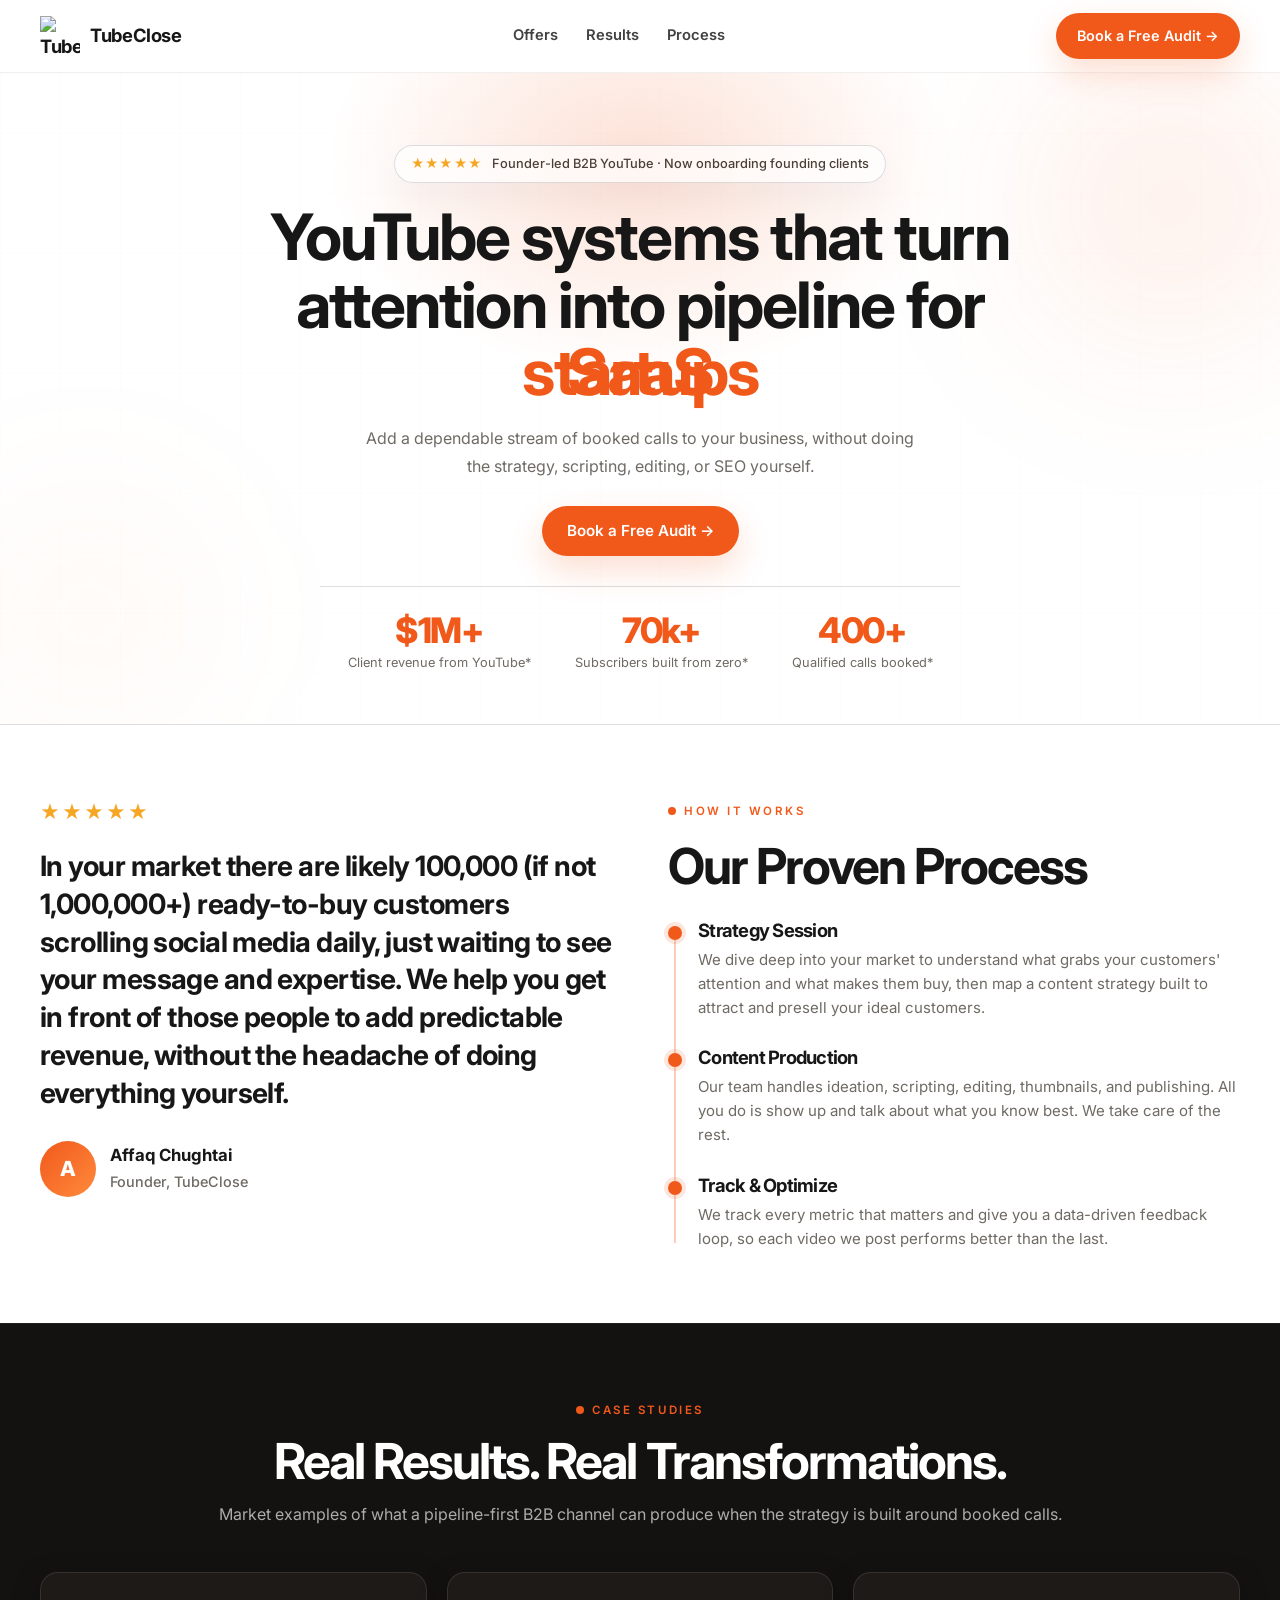
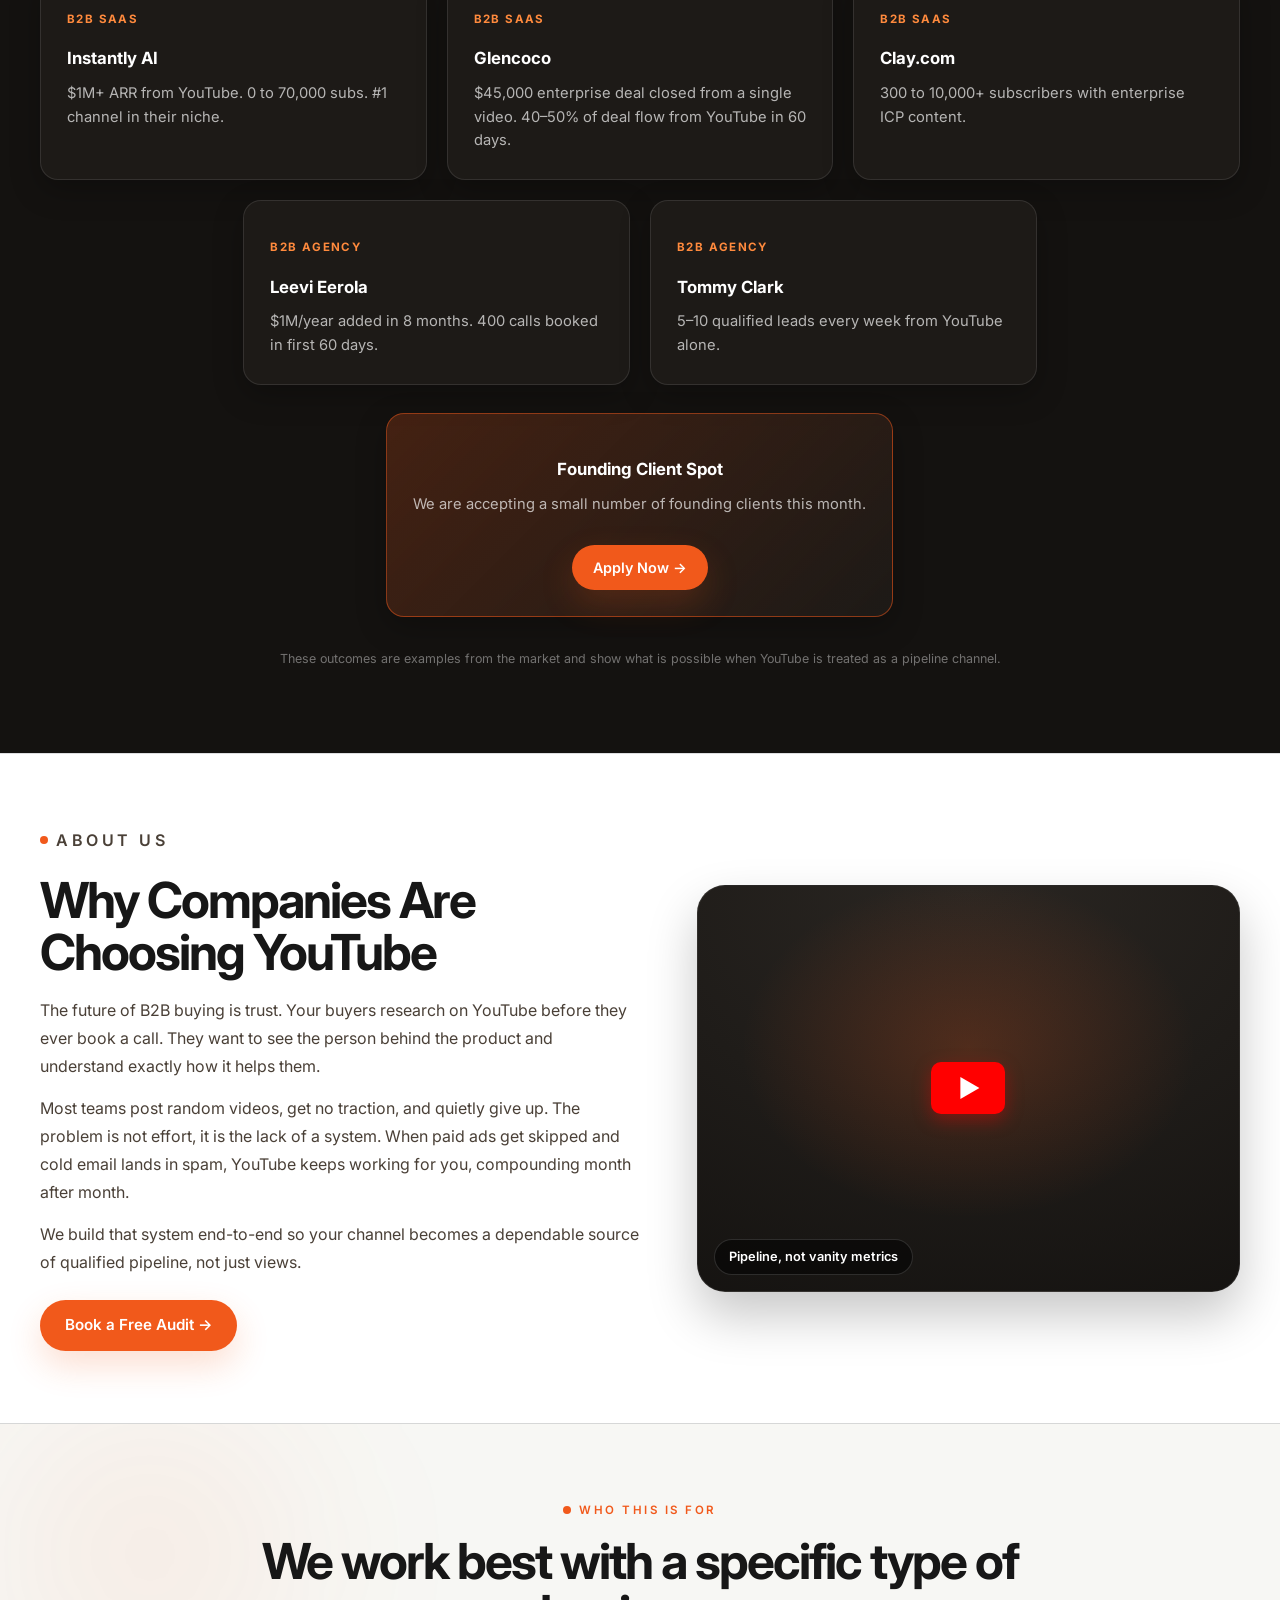
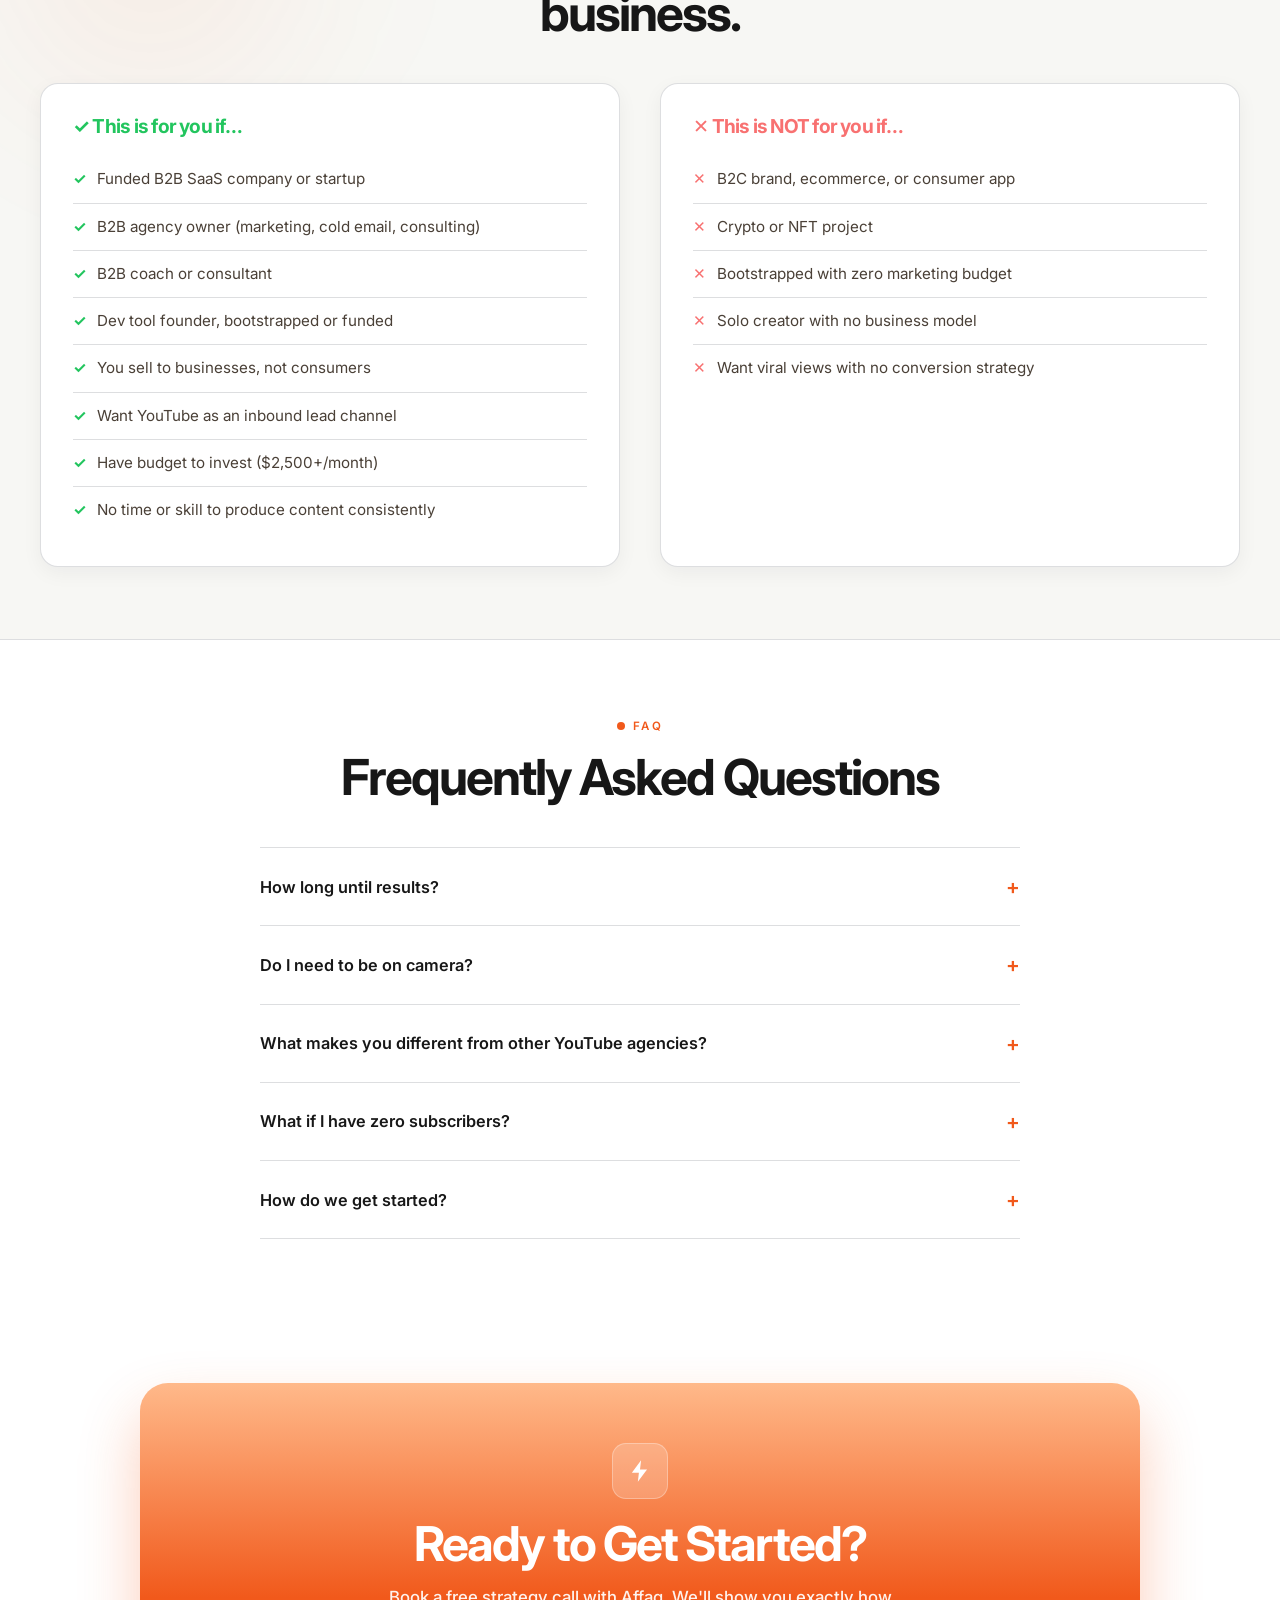
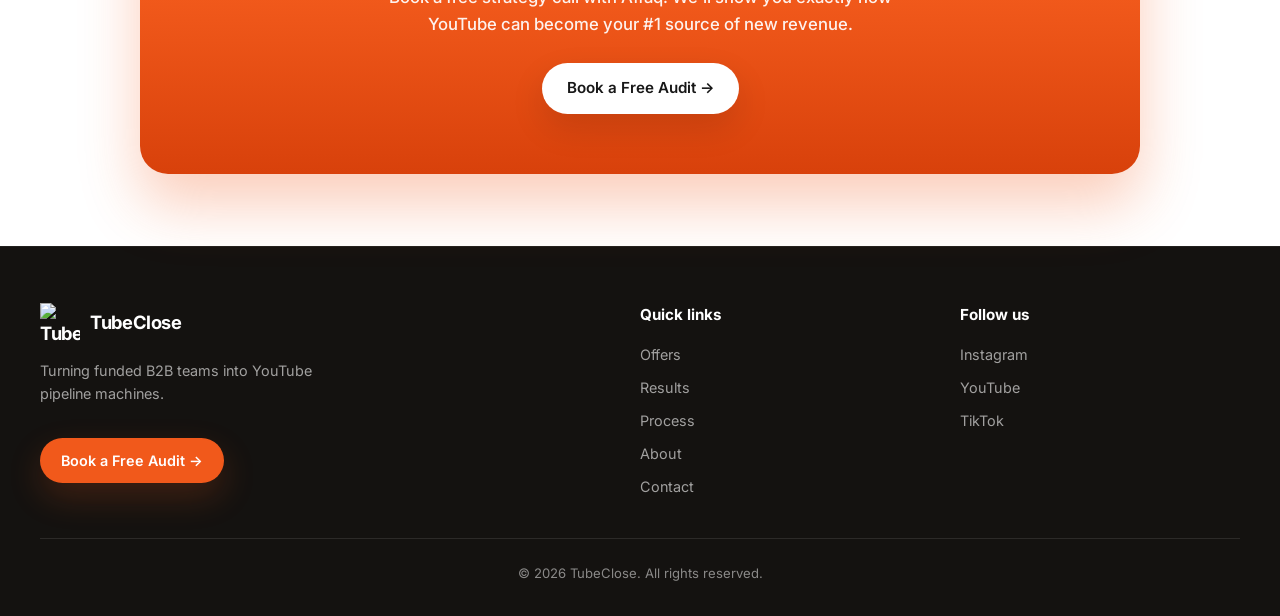
==== commit 26b834ef: "Add files via upload" ====
--- a/index.html
+++ b/index.html
@@ -1,13 +1,352 @@
 <!DOCTYPE html>
 <html lang="en">
 <head>
-  <meta charset="UTF-8" />
-  <meta http-equiv="refresh" content="0; url=index%20(3).html" />
-  <meta name="viewport" content="width=device-width, initial-scale=1.0" />
+  <meta charset="UTF-8">
+  <meta name="viewport" content="width=device-width, initial-scale=1.0">
   <title>TubeClose</title>
-  <meta name="description" content="TubeClose is a done-for-you YouTube growth partner for funded SaaS companies, agencies, and B2B coaches." />
+  <meta name="description" content="TubeClose helps funded B2B teams, agencies, and coaches build YouTube systems that turn attention into pipeline with done-for-you strategy, scripting, editing, and SEO.">
+  <link rel="icon" href="https://framerusercontent.com/images/LfIAenBygjpMhnnKQjpgS8eivw.png">
+  <link rel="preconnect" href="https://fonts.googleapis.com">
+  <link rel="preconnect" href="https://fonts.gstatic.com" crossorigin>
+  <link href="https://fonts.googleapis.com/css2?family=Inter:wght@400;500;600;700;800&display=swap" rel="stylesheet">
+  <link rel="stylesheet" href="styles.css">
+  <meta name="robots" content="index, follow">
+  <meta name="author" content="TubeClose">
+  <link rel="canonical" href="https://www.tubeclose.io/">
+  <meta property="og:type" content="website">
+  <meta property="og:url" content="https://www.tubeclose.io/">
+  <meta property="og:title" content="TubeClose">
+  <meta property="og:description" content="TubeClose helps funded B2B teams build YouTube systems that turn attention into pipeline.">
+  <meta property="og:image" content="https://framerusercontent.com/images/LfIAenBygjpMhnnKQjpgS8eivw.png">
+  <meta name="twitter:card" content="summary_large_image">
+  <script type="application/ld+json">
+  {
+    "@context": "https://schema.org",
+    "@type": "ProfessionalService",
+    "name": "TubeClose",
+    "description": "Done-for-you B2B YouTube agency for funded SaaS companies, agencies, and B2B coaches.",
+    "url": "https://www.tubeclose.io",
+    "logo": "https://framerusercontent.com/images/LfIAenBygjpMhnnKQjpgS8eivw.png",
+    "email": "affaq@tubeclose.io",
+    "areaServed": "Worldwide",
+    "serviceType": "B2B YouTube Marketing Agency",
+    "priceRange": "$$$"
+  }
+  </script>
 </head>
 <body>
-  <p>Redirecting to the updated homepage…</p>
+
+<header class="site-header site-header--dark">
+  <div class="container">
+    <nav class="nav">
+      <a href="index.html" class="brand">
+        <img src="https://framerusercontent.com/images/LfIAenBygjpMhnnKQjpgS8eivw.png" alt="TubeClose logo" width="40" height="40">
+        <span>TubeClose</span>
+      </a>
+      <div class="desktop-nav">
+        <a href="pricing.html">Offers</a>
+        <a href="#results">Results</a>
+        <a href="#process">Process</a>
+      </div>
+      <div class="nav-actions">
+        <a href="https://cal.com/tubeclose.bookings/tube-close-meeting" target="_blank" class="btn btn--primary btn--small">Book a Free Audit &rarr;</a>
+        <button class="menu-toggle" type="button" aria-label="Open menu">&#9776;</button>
+      </div>
+    </nav>
+    <nav class="mobile-nav" id="mobileNav">
+      <a href="pricing.html">Offers</a>
+      <a href="#results">Results</a>
+      <a href="#process">Process</a>
+      <a href="contact.html">Contact</a>
+    </nav>
+  </div>
+</header>
+
+<main>
+
+  <!-- HERO -->
+  <section id="home" class="hero">
+    <svg class="hero-grid" aria-hidden="true" xmlns="http://www.w3.org/2000/svg" width="100%" height="100%" preserveAspectRatio="xMidYMid slice">
+      <defs>
+        <pattern id="herogrid" width="60" height="60" patternUnits="userSpaceOnUse">
+          <path d="M 60 0 L 0 0 0 60" fill="none" stroke="rgba(241,89,27,0.055)" stroke-width="1"/>
+        </pattern>
+      </defs>
+      <rect width="100%" height="100%" fill="url(#herogrid)" />
+    </svg>
+    <div class="hero-blob hero-blob--1" aria-hidden="true"></div>
+    <div class="hero-blob hero-blob--2" aria-hidden="true"></div>
+
+    <div class="container hero-layout">
+      <div class="hero-copy">
+        <div class="hero-badge-row">
+          <span class="hero-stars">&#9733;&#9733;&#9733;&#9733;&#9733;</span>
+          <span>Founder-led B2B YouTube &middot; Now onboarding founding clients</span>
+        </div>
+        <h1>
+          YouTube systems that turn attention into pipeline for
+          <span class="hero-animated">
+            <span class="hero-animated-word is-active">SaaS</span>
+            <span class="hero-animated-word">startups</span>
+            <span class="hero-animated-word">agencies</span>
+            <span class="hero-animated-word">coaches</span>
+          </span>
+        </h1>
+        <p class="subtext">Add a dependable stream of booked calls to your business, without doing the strategy, scripting, editing, or SEO yourself.</p>
+        <div class="cta-row">
+          <a href="https://cal.com/tubeclose.bookings/tube-close-meeting" target="_blank" class="btn btn--primary">Book a Free Audit &rarr;</a>
+        </div>
+
+        <div class="hero-stats">
+          <div class="hero-stat"><span class="hero-stat-value">$1M+</span><span class="hero-stat-label">Client revenue from YouTube*</span></div>
+          <div class="hero-stat"><span class="hero-stat-value">70k+</span><span class="hero-stat-label">Subscribers built from zero*</span></div>
+          <div class="hero-stat"><span class="hero-stat-value">400+</span><span class="hero-stat-label">Qualified calls booked*</span></div>
+        </div>
+      </div>
+    </div>
+  </section>
+
+  <!-- QUOTE + PROVEN PROCESS -->
+  <section id="process" class="section">
+    <div class="container proof-grid">
+      <div class="proof-quote">
+        <div class="proof-stars">&#9733;&#9733;&#9733;&#9733;&#9733;</div>
+        <blockquote>In your market there are likely 100,000 (if not 1,000,000+) ready-to-buy customers scrolling social media daily, just waiting to see your message and expertise. We help you get in front of those people to add predictable revenue, without the headache of doing everything yourself.</blockquote>
+        <div class="proof-author">
+          <div class="proof-avatar"><img src="affaq.jpg" alt="Affaq Chughtai" onerror="this.remove()"><span aria-hidden="true">A</span></div>
+          <div class="proof-author-text">
+            <strong>Affaq Chughtai</strong>
+            <span>Founder, TubeClose</span>
+          </div>
+        </div>
+      </div>
+
+      <div class="proof-process">
+        <p class="eyebrow"><span class="eyebrow-dot"></span> How It Works</p>
+        <h2>Our Proven Process</h2>
+        <div class="timeline">
+          <div class="timeline-item">
+            <h3>Strategy Session</h3>
+            <p>We dive deep into your market to understand what grabs your customers' attention and what makes them buy, then map a content strategy built to attract and presell your ideal customers.</p>
+          </div>
+          <div class="timeline-item">
+            <h3>Content Production</h3>
+            <p>Our team handles ideation, scripting, editing, thumbnails, and publishing. All you do is show up and talk about what you know best. We take care of the rest.</p>
+          </div>
+          <div class="timeline-item">
+            <h3>Track &amp; Optimize</h3>
+            <p>We track every metric that matters and give you a data-driven feedback loop, so each video we post performs better than the last.</p>
+          </div>
+        </div>
+      </div>
+    </div>
+  </section>
+
+  <!-- REAL CLIENTS (DARK) -->
+  <section id="results" class="section section--dark">
+    <div class="container">
+      <div class="section-heading">
+        <p class="eyebrow"><span class="eyebrow-dot"></span> Case Studies</p>
+        <h2>Real Results. Real Transformations.</h2>
+        <p class="section-sub">Market examples of what a pipeline-first B2B channel can produce when the strategy is built around booked calls.</p>
+      </div>
+      <div class="results-grid">
+        <article class="result-card">
+          <p class="result-tag">B2B SaaS</p>
+          <p class="result-company">Instantly AI</p>
+          <p class="result-detail">$1M+ ARR from YouTube. 0 to 70,000 subs. #1 channel in their niche.</p>
+        </article>
+        <article class="result-card">
+          <p class="result-tag">B2B SaaS</p>
+          <p class="result-company">Glencoco</p>
+          <p class="result-detail">$45,000 enterprise deal closed from a single video. 40&ndash;50% of deal flow from YouTube in 60 days.</p>
+        </article>
+        <article class="result-card">
+          <p class="result-tag">B2B SaaS</p>
+          <p class="result-company">Clay.com</p>
+          <p class="result-detail">300 to 10,000+ subscribers with enterprise ICP content.</p>
+        </article>
+        <article class="result-card">
+          <p class="result-tag">B2B Agency</p>
+          <p class="result-company">Leevi Eerola</p>
+          <p class="result-detail">$1M/year added in 8 months. 400 calls booked in first 60 days.</p>
+        </article>
+        <article class="result-card">
+          <p class="result-tag">B2B Agency</p>
+          <p class="result-company">Tommy Clark</p>
+          <p class="result-detail">5&ndash;10 qualified leads every week from YouTube alone.</p>
+        </article>
+        <article class="result-card result-card--featured">
+          <p class="result-company">Founding Client Spot</p>
+          <p class="result-detail">We are accepting a small number of founding clients this month.</p>
+          <div class="pricing-cta">
+            <a href="https://cal.com/tubeclose.bookings/tube-close-meeting" target="_blank" class="btn btn--primary btn--small">Apply Now &rarr;</a>
+          </div>
+        </article>
+      </div>
+      <p class="disclaimer">These outcomes are examples from the market and show what is possible when YouTube is treated as a pipeline channel.</p>
+    </div>
+  </section>
+
+  <!-- WHY COMPANIES ARE CHOOSING YOUTUBE (ABOUT) -->
+  <section class="section">
+    <div class="container why-grid">
+      <div class="why-copy">
+        <p class="eyebrow"><span class="eyebrow-dot"></span> About Us</p>
+        <h2>Why Companies Are Choosing YouTube</h2>
+        <p>The future of B2B buying is trust. Your buyers research on YouTube before they ever book a call. They want to see the person behind the product and understand exactly how it helps them.</p>
+        <p>Most teams post random videos, get no traction, and quietly give up. The problem is not effort, it is the lack of a system. When paid ads get skipped and cold email lands in spam, YouTube keeps working for you, compounding month after month.</p>
+        <p>We build that system end-to-end so your channel becomes a dependable source of qualified pipeline, not just views.</p>
+        <div class="cta-row" style="justify-content:flex-start;">
+          <a href="https://cal.com/tubeclose.bookings/tube-close-meeting" target="_blank" class="btn btn--primary">Book a Free Audit &rarr;</a>
+        </div>
+      </div>
+      <div class="why-visual" aria-hidden="true">
+        <div class="why-panel">
+          <span class="play-btn play-btn--lg"></span>
+          <span class="why-panel-tag">Pipeline, not vanity metrics</span>
+        </div>
+      </div>
+    </div>
+  </section>
+
+  <!-- WHO THIS IS FOR -->
+  <section class="section section--tinted">
+    <div class="section-blob" aria-hidden="true"></div>
+    <div class="container">
+      <div class="section-heading">
+        <p class="eyebrow"><span class="eyebrow-dot"></span> Who This Is For</p>
+        <h2>We work best with a specific type of business.</h2>
+      </div>
+      <div class="who-grid">
+        <div class="who-column who-column--yes">
+          <h3>&#10003; This is for you if&hellip;</h3>
+          <ul class="who-list">
+            <li>Funded B2B SaaS company or startup</li>
+            <li>B2B agency owner (marketing, cold email, consulting)</li>
+            <li>B2B coach or consultant</li>
+            <li>Dev tool founder, bootstrapped or funded</li>
+            <li>You sell to businesses, not consumers</li>
+            <li>Want YouTube as an inbound lead channel</li>
+            <li>Have budget to invest ($2,500+/month)</li>
+            <li>No time or skill to produce content consistently</li>
+          </ul>
+        </div>
+        <div class="who-column who-column--no">
+          <h3>&#10005; This is NOT for you if&hellip;</h3>
+          <ul class="who-list">
+            <li>B2C brand, ecommerce, or consumer app</li>
+            <li>Crypto or NFT project</li>
+            <li>Bootstrapped with zero marketing budget</li>
+            <li>Solo creator with no business model</li>
+            <li>Want viral views with no conversion strategy</li>
+          </ul>
+        </div>
+      </div>
+    </div>
+  </section>
+
+  <!-- FAQ -->
+  <section class="section">
+    <div class="container">
+      <div class="section-heading">
+        <p class="eyebrow"><span class="eyebrow-dot"></span> FAQ</p>
+        <h2>Frequently Asked Questions</h2>
+      </div>
+      <div class="faq-list">
+        <article class="faq-item" data-open="false">
+          <button class="faq-question" type="button">
+            <span>How long until results?</span>
+            <span class="faq-icon">+</span>
+          </button>
+          <div class="faq-answer">Most clients see meaningful pipeline activity between 60 and 90 days. YouTube compounds, so month 6 looks very different from month 1.</div>
+        </article>
+        <article class="faq-item" data-open="false">
+          <button class="faq-question" type="button">
+            <span>Do I need to be on camera?</span>
+            <span class="faq-icon">+</span>
+          </button>
+          <div class="faq-answer">Yes. Founder-led content converts significantly better in B2B. We handle everything else, you just speak.</div>
+        </article>
+        <article class="faq-item" data-open="false">
+          <button class="faq-question" type="button">
+            <span>What makes you different from other YouTube agencies?</span>
+            <span class="faq-icon">+</span>
+          </button>
+          <div class="faq-answer">We measure one thing: qualified demo calls booked from your channel. Not views. Not subscribers. Pipeline.</div>
+        </article>
+        <article class="faq-item" data-open="false">
+          <button class="faq-question" type="button">
+            <span>What if I have zero subscribers?</span>
+            <span class="faq-icon">+</span>
+          </button>
+          <div class="faq-answer">Good. We prefer to build right from the start. Most sample channels in our niche begin from zero.</div>
+        </article>
+        <article class="faq-item" data-open="false">
+          <button class="faq-question" type="button">
+            <span>How do we get started?</span>
+            <span class="faq-icon">+</span>
+          </button>
+          <div class="faq-answer">Book a free 30-minute audit call. We look at your market and give you an honest assessment, no pressure.</div>
+        </article>
+      </div>
+    </div>
+  </section>
+
+  <!-- READY TO GET STARTED -->
+  <section class="section get-started-section">
+    <div class="container">
+      <div class="get-started-box">
+        <div class="get-started-icon" aria-hidden="true">
+          <svg width="26" height="26" viewBox="0 0 24 24" fill="none" xmlns="http://www.w3.org/2000/svg">
+            <path d="M13 2L4.5 13.5H11l-1 8.5 8.5-11.5H12l1-8.5z" fill="#fff"/>
+          </svg>
+        </div>
+        <h2>Ready to Get Started?</h2>
+        <p>Book a free strategy call with Affaq. We'll show you exactly how YouTube can become your #1 source of new revenue.</p>
+        <div class="cta-row">
+          <a href="https://cal.com/tubeclose.bookings/tube-close-meeting" target="_blank" class="btn btn--light">Book a Free Audit &rarr;</a>
+        </div>
+      </div>
+    </div>
+  </section>
+
+</main>
+
+<footer class="footer">
+  <div class="container footer-grid">
+    <div>
+      <a href="index.html" class="brand">
+        <img src="https://framerusercontent.com/images/LfIAenBygjpMhnnKQjpgS8eivw.png" alt="TubeClose" width="40" height="40">
+        <span>TubeClose</span>
+      </a>
+      <p class="footer-tagline">Turning funded B2B teams into YouTube pipeline machines.</p>
+      <a href="https://cal.com/tubeclose.bookings/tube-close-meeting" target="_blank" class="btn btn--primary btn--small" style="margin-top:18px;">Book a Free Audit &rarr;</a>
+    </div>
+    <div>
+      <h4>Quick links</h4>
+      <div class="footer-links">
+        <a href="pricing.html">Offers</a>
+        <a href="#results">Results</a>
+        <a href="#process">Process</a>
+        <a href="about.html">About</a>
+        <a href="contact.html">Contact</a>
+      </div>
+    </div>
+    <div>
+      <h4>Follow us</h4>
+      <div class="footer-links">
+        <a href="https://instagram.com/theaffaqch" target="_blank" rel="noopener">Instagram</a>
+        <a href="https://youtube.com/@affaqchughtai" target="_blank" rel="noopener">YouTube</a>
+        <a href="https://tiktok.com/@affaq.chughtai" target="_blank" rel="noopener">TikTok</a>
+      </div>
+    </div>
+  </div>
+  <div class="container footer-bottom">
+    &copy; 2026 TubeClose. All rights reserved.
+  </div>
+</footer>
+
+<script src="main.js"></script>
 </body>
 </html>
--- a/styles.css
+++ b/styles.css
@@ -0,0 +1,1353 @@
+:root {
+  --bg: #ffffff;
+  --surface: #ffffff;
+  --surface-2: #f7f7f4;
+  --surface-3: #ffffff;
+  --text: #171717;
+  --text-secondary: #4a4037;
+  --muted: #6f6a64;
+  --accent: #f1591b;
+  --accent-light: #ff8a3d;
+  --accent-soft: rgba(241, 89, 27, 0.12);
+  --line: rgba(17, 24, 39, 0.14);
+  --dark: #141210;
+  --dark-2: #1d1a17;
+  --shadow: 0 16px 36px rgba(15, 23, 42, 0.04);
+  --radius-lg: 28px;
+  --radius-md: 18px;
+  --radius-sm: 12px;
+  --ease: cubic-bezier(0.4, 0, 0.2, 1);
+  --container: min(1200px, calc(100vw - 48px));
+}
+
+*, *::before, *::after { box-sizing: border-box; }
+
+html {
+  scroll-behavior: smooth;
+  scroll-padding-top: 84px;
+}
+
+body {
+  margin: 0;
+  background: #ffffff;
+  color: var(--text);
+  font-family: "Inter", system-ui, sans-serif;
+  line-height: 1.6;
+  overflow-x: hidden;
+}
+
+a { color: inherit; text-decoration: none; }
+img { display: block; max-width: 100%; }
+button { font: inherit; cursor: pointer; border: none; background: none; }
+
+.container {
+  width: var(--container);
+  margin: 0 auto;
+}
+
+/* ─── HEADER (DARK) ───────────────────────────── */
+.site-header {
+  position: sticky;
+  top: 0;
+  z-index: 100;
+  backdrop-filter: blur(20px);
+  background: rgba(255, 250, 242, 0.86);
+  border-bottom: 1px solid var(--line);
+  box-shadow: 0 6px 25px rgba(15, 23, 42, 0.04);
+}
+
+.site-header--dark {
+  background: rgba(255, 255, 255, 0.04);
+  backdrop-filter: blur(20px) saturate(150%);
+  -webkit-backdrop-filter: blur(20px) saturate(150%);
+  border-bottom: 1px solid rgba(0, 0, 0, 0.06);
+  box-shadow: none;
+}
+
+.site-header--dark .brand { color: var(--text); }
+.site-header--dark .desktop-nav { color: rgba(23, 23, 23, 0.82); font-weight: 600; }
+.site-header--dark .desktop-nav a:hover { color: var(--accent); }
+.site-header--dark .menu-toggle { color: var(--text); border-color: var(--line); }
+.site-header--dark .mobile-nav { border-top-color: var(--line); }
+.site-header--dark .mobile-nav a { color: rgba(23, 23, 23, 0.85); }
+
+.nav {
+  min-height: 72px;
+  display: flex;
+  align-items: center;
+  justify-content: space-between;
+  gap: 20px;
+}
+
+.brand {
+  display: inline-flex;
+  align-items: center;
+  gap: 10px;
+  font-weight: 700;
+  font-size: 1.15rem;
+  letter-spacing: -0.02em;
+  flex-shrink: 0;
+}
+
+.brand img { width: 40px; height: 40px; object-fit: contain; }
+
+.desktop-nav {
+  display: flex;
+  gap: 28px;
+  font-size: 0.92rem;
+  font-weight: 500;
+}
+
+.desktop-nav a:hover,
+.desktop-nav a.active { color: var(--accent); }
+
+.nav-actions { display: flex; align-items: center; gap: 12px; }
+
+.menu-toggle {
+  display: none;
+  width: 42px;
+  height: 42px;
+  border-radius: 10px;
+  border: 1px solid var(--line);
+  color: var(--text);
+  font-size: 1.35rem;
+}
+
+.mobile-nav {
+  display: none;
+  flex-direction: column;
+  gap: 4px;
+  padding: 0 0 20px;
+  border-top: 1px solid var(--line);
+}
+
+.mobile-nav.open { display: flex; }
+
+.mobile-nav a {
+  padding: 12px 0;
+  color: rgba(23, 23, 23, 0.8);
+  font-weight: 500;
+}
+
+/* ─── BUTTONS ─────────────────────────────────── */
+.btn {
+  display: inline-flex;
+  align-items: center;
+  justify-content: center;
+  gap: 8px;
+  min-height: 48px;
+  padding: 12px 24px;
+  border-radius: 999px;
+  border: 1px solid rgba(241, 89, 27, 0.34);
+  box-shadow: inset 0 0 0 1px rgba(241, 89, 27, 0.12);
+  font-weight: 600;
+  font-size: 0.95rem;
+  transition: all 0.25s var(--ease);
+  white-space: nowrap;
+  position: relative;
+  overflow: hidden;
+}
+
+.btn:hover { transform: translateY(-2px); }
+
+.btn--primary {
+  background: var(--accent);
+  color: #fff;
+  border-color: rgba(241, 89, 27, 0.45);
+  box-shadow: 0 14px 34px rgba(241, 89, 27, 0.2);
+}
+
+.btn--primary:hover {
+  background: var(--accent-light);
+  box-shadow: 0 18px 42px rgba(241, 89, 27, 0.28);
+}
+
+.btn--ghost {
+  background: var(--surface);
+  color: var(--text);
+  border-color: rgba(17, 24, 39, 0.16);
+}
+
+.btn--ghost:hover {
+  border-color: rgba(241, 89, 27, 0.34);
+  background: rgba(241, 89, 27, 0.06);
+}
+
+.btn--small { min-height: 42px; padding: 10px 20px; font-size: 0.9rem; }
+
+/* ─── TYPOGRAPHY ──────────────────────────────── */
+.eyebrow {
+  margin: 0 0 16px;
+  text-transform: uppercase;
+  letter-spacing: 0.22em;
+  font-size: 0.72rem;
+  color: var(--accent);
+  font-weight: 600;
+  display: inline-flex;
+  align-items: center;
+  gap: 8px;
+}
+
+.eyebrow-dot {
+  width: 8px;
+  height: 8px;
+  border-radius: 50%;
+  background: var(--accent);
+  display: inline-block;
+}
+
+h1, h2, h3 {
+  margin: 0;
+  font-weight: 700;
+  letter-spacing: -0.04em;
+  line-height: 1.05;
+}
+
+h1 {
+  font-size: clamp(2.4rem, 5vw, 4.2rem);
+  font-weight: 700;
+  letter-spacing: -0.03em;
+}
+
+h2 { font-size: clamp(1.9rem, 4vw, 3.1rem); }
+h3 { font-size: 1.2rem; }
+
+.subtext {
+  max-width: 620px;
+  margin: 18px auto 0;
+  color: var(--muted);
+  font-size: 1.02rem;
+  line-height: 1.7;
+}
+
+.section-sub {
+  margin-top: 14px;
+  color: var(--muted);
+  font-size: 1rem;
+  line-height: 1.65;
+}
+
+/* ─── HERO ────────────────────────────────────── */
+.hero {
+  position: relative;
+  padding: 72px 0 52px;
+  overflow: hidden;
+}
+
+.hero::before {
+  content: "";
+  position: absolute;
+  top: -160px;
+  left: 50%;
+  transform: translateX(-50%);
+  width: 900px;
+  height: 620px;
+  background: radial-gradient(50% 50% at 50% 40%, rgba(241, 89, 27, 0.18), rgba(241, 89, 27, 0) 70%);
+  pointer-events: none;
+  z-index: 0;
+}
+
+.hero-grid {
+  position: absolute;
+  inset: 0;
+  width: 100%;
+  height: 100%;
+  pointer-events: none;
+  z-index: 0;
+  opacity: 0.7;
+}
+
+.hero-blob {
+  position: absolute;
+  border-radius: 50%;
+  filter: blur(80px);
+  pointer-events: none;
+  z-index: 0;
+}
+
+.hero-blob--1 {
+  width: 420px; height: 420px;
+  background: radial-gradient(circle, rgba(241, 89, 27, 0.13), transparent 70%);
+  top: -80px; right: -100px;
+}
+
+.hero-blob--2 {
+  width: 300px; height: 300px;
+  background: radial-gradient(circle, rgba(255, 138, 61, 0.09), transparent 70%);
+  bottom: -40px; left: -60px;
+}
+
+.hero .container { position: relative; z-index: 1; }
+
+.hero-badge-row {
+  display: inline-flex;
+  align-items: center;
+  gap: 10px;
+  padding: 8px 16px;
+  border-radius: 999px;
+  border: 1px solid var(--line);
+  background: rgba(255, 255, 255, 0.7);
+  box-shadow: var(--shadow);
+  color: var(--text-secondary);
+  font-size: 0.8rem;
+  font-weight: 500;
+  margin-bottom: 20px;
+}
+
+.hero-stars { color: #f5a623; letter-spacing: 0.08em; }
+
+.hero-stats {
+  display: grid;
+  grid-template-columns: repeat(3, auto);
+  justify-content: center;
+  gap: 20px 44px;
+  margin: 30px auto 0;
+  padding-top: 26px;
+  border-top: 1px solid var(--line);
+  max-width: 640px;
+}
+
+.hero-stat { text-align: center; }
+
+.hero-stat-value {
+  display: block;
+  font-size: clamp(1.5rem, 3.4vw, 2.2rem);
+  font-weight: 800;
+  color: var(--accent);
+  letter-spacing: -0.03em;
+  line-height: 1;
+}
+
+.hero-stat-label {
+  display: block;
+  margin-top: 6px;
+  color: var(--muted);
+  font-size: 0.8rem;
+  line-height: 1.4;
+}
+
+.hero-layout {
+  display: grid;
+  grid-template-columns: 1fr;
+  align-items: center;
+  gap: 28px;
+}
+
+.hero-copy {
+  max-width: 780px;
+  margin: 0 auto;
+  text-align: center;
+}
+
+.hero .eyebrow { color: var(--accent); letter-spacing: 0.18em; justify-content: center; }
+
+.hero h1 {
+  max-width: 760px;
+  margin: 0 auto;
+  text-align: center;
+}
+
+/* ─── ANIMATED WORD (swipe-up) ────────────────── */
+.hero-animated {
+  display: inline-grid;
+  vertical-align: bottom;
+  color: var(--accent);
+  overflow: hidden;
+  padding: 0 0.06em 0.1em;
+  margin: 0 0.05em;
+}
+
+.hero-animated-word {
+  grid-area: 1 / 1;
+  white-space: nowrap;
+  opacity: 0;
+  transform: translateY(105%);
+  transition: transform 0.55s var(--ease), opacity 0.55s var(--ease);
+}
+
+.hero-animated-word.is-active { opacity: 1; transform: translateY(0); }
+.hero-animated-word.is-leaving { opacity: 0; transform: translateY(-105%); }
+
+.hero .subtext { margin: 14px auto 0; max-width: 560px; font-size: 1rem; }
+
+.cta-row {
+  display: flex;
+  flex-wrap: wrap;
+  gap: 14px;
+  margin-top: 26px;
+  justify-content: center;
+}
+
+.trust-bar {
+  display: flex;
+  flex-wrap: wrap;
+  gap: 10px 12px;
+  list-style: none;
+  padding: 0;
+  margin: 22px auto 0;
+  color: var(--muted);
+  font-size: 0.76rem;
+  text-transform: uppercase;
+  letter-spacing: 0.14em;
+  justify-content: center;
+}
+
+.trust-bar li:not(:last-child)::after { content: "·"; margin-left: 12px; opacity: 0.5; }
+
+/* ─── TICKER ──────────────────────────────────── */
+.ticker {
+  overflow: hidden;
+  padding: 24px 0;
+  border-top: 1px solid var(--line);
+  border-bottom: 1px solid var(--line);
+  background: linear-gradient(90deg, rgba(241, 89, 27, 0.06), rgba(255,255,255,0.72));
+}
+
+.ticker-track {
+  display: flex;
+  gap: 40px;
+  width: max-content;
+  animation: tickerScroll 35s linear infinite;
+}
+
+.ticker-track span {
+  color: var(--muted);
+  text-transform: uppercase;
+  letter-spacing: 0.18em;
+  font-size: 0.76rem;
+  font-weight: 600;
+  white-space: nowrap;
+}
+
+.ticker-track span::after { content: "·"; margin-left: 40px; opacity: 0.35; }
+
+@keyframes tickerScroll {
+  from { transform: translateX(0); }
+  to   { transform: translateX(-50%); }
+}
+
+/* ─── SECTIONS ────────────────────────────────── */
+.section {
+  padding: 72px 0;
+  border-top: 1px solid var(--line);
+}
+
+.section--tinted {
+  background: var(--surface-2);
+  position: relative;
+  overflow: hidden;
+}
+
+.section-blob {
+  position: absolute;
+  width: 500px; height: 500px;
+  border-radius: 50%;
+  background: radial-gradient(circle, rgba(241,89,27,0.07), transparent 70%);
+  filter: blur(60px);
+  pointer-events: none;
+  top: -120px; left: -100px;
+  z-index: 0;
+}
+
+.section-blob--right { left: auto; right: -100px; }
+.section--tinted .container { position: relative; z-index: 1; }
+
+.reveal {
+  opacity: 0;
+  transform: translateY(24px) scale(0.985);
+  transition: opacity 0.8s var(--ease), transform 0.8s var(--ease);
+}
+
+.reveal.is-visible { opacity: 1; transform: none; }
+
+.section-heading {
+  max-width: 860px;
+  margin: 0 auto 40px;
+  text-align: center;
+}
+
+.section-heading .eyebrow { justify-content: center; }
+
+.body-copy {
+  max-width: 820px;
+  margin: 0 auto;
+  color: var(--text-secondary);
+  font-size: 1.02rem;
+  line-height: 1.8;
+  text-align: center;
+}
+
+.body-copy p { margin: 0 0 16px; }
+.body-copy p:last-child { margin-bottom: 0; }
+
+/* ─── CARDS ───────────────────────────────────── */
+.cards-grid {
+  display: grid;
+  grid-template-columns: repeat(3, 1fr);
+  gap: 20px;
+  margin-top: 44px;
+}
+
+.card-icon { margin-bottom: 16px; display: inline-block; }
+
+.card {
+  padding: 28px;
+  background: var(--surface);
+  border: 1px solid var(--line);
+  border-radius: var(--radius-md);
+  box-shadow: 0 6px 20px rgba(15, 23, 42, 0.05);
+  transition: border-color 0.25s var(--ease), transform 0.25s var(--ease), box-shadow 0.25s var(--ease);
+}
+
+.card:hover {
+  border-color: rgba(241, 89, 27, 0.35);
+  transform: translateY(-3px);
+  box-shadow: 0 20px 40px rgba(241,89,27,0.09);
+}
+
+.card h3 { margin-bottom: 10px; }
+.card p { margin: 0; color: var(--muted); font-size: 0.95rem; line-height: 1.65; }
+
+/* ─── SOLUTION NUMBERS ────────────────────────── */
+.solution-grid {
+  display: grid;
+  grid-template-columns: repeat(3, 1fr);
+  gap: 24px;
+  margin-top: 44px;
+}
+
+.solution-item {
+  padding: 32px 28px;
+  background: var(--surface);
+  border: 1px solid var(--line);
+  border-radius: var(--radius-md);
+  box-shadow: 0 6px 20px rgba(15, 23, 42, 0.05);
+  transition: transform 0.25s var(--ease), box-shadow 0.25s var(--ease);
+}
+
+.solution-item:hover { transform: translateY(-3px); box-shadow: 0 20px 40px rgba(241,89,27,0.09); }
+
+.solution-num {
+  font-size: 0.85rem;
+  font-weight: 700;
+  color: var(--accent);
+  letter-spacing: 0.1em;
+  margin-bottom: 16px;
+}
+
+.solution-item h3 { margin-bottom: 10px; }
+.solution-item p { margin: 0; color: var(--muted); font-size: 0.95rem; line-height: 1.65; }
+
+/* ─── QUOTE + PROVEN PROCESS ──────────────────── */
+.proof-grid {
+  display: grid;
+  grid-template-columns: 1fr 1fr;
+  gap: 56px;
+  align-items: start;
+}
+
+.proof-stars { color: #f5a623; font-size: 1.2rem; letter-spacing: 0.1em; margin-bottom: 20px; }
+
+.proof-quote blockquote {
+  margin: 0;
+  font-size: clamp(1.3rem, 2.2vw, 1.75rem);
+  font-weight: 700;
+  line-height: 1.35;
+  letter-spacing: -0.02em;
+  color: var(--text);
+}
+
+.proof-author {
+  display: flex;
+  align-items: center;
+  gap: 14px;
+  margin-top: 28px;
+}
+
+.proof-avatar {
+  position: relative;
+  width: 56px; height: 56px;
+  border-radius: 50%;
+  background: linear-gradient(135deg, var(--accent), var(--accent-light));
+  color: #fff;
+  display: grid;
+  place-items: center;
+  font-weight: 800;
+  font-size: 1.3rem;
+  flex-shrink: 0;
+  overflow: hidden;
+}
+.proof-avatar img {
+  position: absolute;
+  inset: 0;
+  width: 100%;
+  height: 100%;
+  object-fit: cover;
+  object-position: center 20%;
+}
+
+.proof-author-text strong { display: block; font-size: 1.05rem; }
+.proof-author-text span { color: var(--muted); font-size: 0.9rem; font-weight: 500; }
+
+.proof-process h2 { margin-top: 4px; margin-bottom: 28px; }
+
+.timeline {
+  position: relative;
+  display: grid;
+  gap: 28px;
+  padding-left: 30px;
+}
+
+.timeline::before {
+  content: "";
+  position: absolute;
+  left: 6px;
+  top: 8px;
+  bottom: 8px;
+  width: 2px;
+  background: rgba(241, 89, 27, 0.3);
+}
+
+.timeline-item { position: relative; }
+
+.timeline-item::before {
+  content: "";
+  position: absolute;
+  left: -30px;
+  top: 5px;
+  width: 14px; height: 14px;
+  border-radius: 50%;
+  background: var(--accent);
+  box-shadow: 0 0 0 4px rgba(241,89,27,0.15);
+}
+
+.timeline-item h3 { margin-bottom: 8px; font-size: 1.15rem; }
+.timeline-item p { margin: 0; color: var(--muted); font-size: 0.94rem; line-height: 1.6; }
+
+/* ─── RESULTS (DARK SECTION) ──────────────────── */
+.section--dark {
+  background: var(--dark);
+  border-top: 1px solid rgba(255,255,255,0.06);
+  color: #fff;
+}
+
+.section--dark h2 { color: #fff; }
+.section--dark .section-sub { color: rgba(255,255,255,0.65); }
+.section--dark .disclaimer { color: rgba(255,255,255,0.5); }
+
+.results-grid {
+  display: grid;
+  grid-template-columns: repeat(6, 1fr);
+  gap: 20px;
+  margin-top: 44px;
+}
+
+.results-grid .result-card:nth-child(1) { grid-column: span 2; }
+.results-grid .result-card:nth-child(2) { grid-column: span 2; }
+.results-grid .result-card:nth-child(3) { grid-column: span 2; }
+.results-grid .result-card:nth-child(4) { grid-column: 2 / span 2; }
+.results-grid .result-card:nth-child(5) { grid-column: 4 / span 2; }
+
+.result-card {
+  padding: 26px;
+  background: var(--dark-2);
+  border: 1px solid rgba(255,255,255,0.1);
+  border-radius: var(--radius-md);
+  box-shadow: 0 10px 30px rgba(0,0,0,0.25);
+  transition: transform 0.25s var(--ease), border-color 0.25s var(--ease);
+}
+
+.result-card:hover { transform: translateY(-3px); border-color: rgba(241,89,27,0.5); }
+
+.result-tag {
+  font-size: 0.72rem;
+  text-transform: uppercase;
+  letter-spacing: 0.12em;
+  color: var(--accent-light);
+  font-weight: 700;
+  margin-bottom: 6px;
+}
+
+.result-company { font-weight: 700; font-size: 1.05rem; margin-bottom: 10px; color: #fff; }
+
+.result-detail { color: rgba(255,255,255,0.68); font-size: 0.92rem; line-height: 1.6; margin: 0; }
+
+.result-card--featured {
+  grid-column: 1 / -1;
+  max-width: 520px;
+  margin: 8px auto 0;
+  text-align: center;
+  background: linear-gradient(135deg, rgba(241, 89, 27, 0.22), var(--dark-2));
+  border-color: rgba(241, 89, 27, 0.5);
+}
+
+.disclaimer {
+  text-align: center;
+  color: var(--muted);
+  font-size: 0.78rem;
+  margin-top: 32px;
+  opacity: 0.8;
+}
+
+/* ─── PRICING ─────────────────────────────────── */
+.pricing-grid {
+  display: grid;
+  grid-template-columns: repeat(3, 1fr);
+  gap: 24px;
+  margin-top: 44px;
+}
+
+.pricing-card {
+  padding: 36px 32px;
+  background: var(--surface);
+  border: 1px solid var(--line);
+  border-radius: var(--radius-md);
+  box-shadow: 0 6px 20px rgba(15, 23, 42, 0.05);
+  position: relative;
+  transition: transform 0.25s var(--ease), border-color 0.25s var(--ease);
+}
+
+.pricing-card:hover { transform: translateY(-4px); border-color: rgba(241, 89, 27, 0.35); }
+
+.pricing-card--featured {
+  border-color: var(--accent);
+  background: linear-gradient(180deg, rgba(241, 89, 27, 0.08), var(--surface));
+}
+
+.pricing-badge {
+  position: absolute;
+  top: 20px; right: 20px;
+  background: var(--accent);
+  color: #fff;
+  padding: 5px 12px;
+  border-radius: 999px;
+  font-size: 0.68rem;
+  font-weight: 700;
+  text-transform: uppercase;
+  letter-spacing: 0.12em;
+}
+
+.pricing-label {
+  font-size: 0.78rem;
+  text-transform: uppercase;
+  letter-spacing: 0.16em;
+  color: var(--muted);
+  font-weight: 600;
+  margin: 0 0 8px;
+}
+
+.pricing-price { font-size: 2.4rem; font-weight: 800; letter-spacing: -0.04em; margin: 0 0 4px; }
+.pricing-price span { font-size: 0.45em; color: var(--muted); font-weight: 500; }
+.pricing-videos { color: var(--muted); font-size: 0.92rem; margin: 0 0 24px; }
+.pricing-card ul { list-style: none; padding: 0; margin: 0; display: grid; gap: 10px; }
+
+.pricing-card li {
+  color: var(--text-secondary);
+  font-size: 0.92rem;
+  padding-left: 22px;
+  position: relative;
+}
+
+.pricing-card li::before { content: "✓"; position: absolute; left: 0; color: var(--accent); font-weight: 700; }
+.pricing-cta { margin-top: 28px; }
+
+/* ─── WHO ─────────────────────────────────────── */
+.who-grid {
+  display: grid;
+  grid-template-columns: 1fr 1fr;
+  gap: 40px;
+  margin-top: 44px;
+}
+
+.who-column {
+  padding: 32px;
+  background: var(--surface);
+  border: 1px solid var(--line);
+  border-radius: var(--radius-md);
+  box-shadow: 0 6px 20px rgba(15, 23, 42, 0.05);
+}
+
+.who-column h3 { margin-bottom: 20px; display: flex; align-items: center; gap: 10px; }
+.who-column--yes h3 { color: #22c55e; }
+.who-column--no h3  { color: #f87171; }
+
+.who-list { list-style: none; padding: 0; margin: 0; }
+
+.who-list li {
+  padding: 11px 0 11px 24px;
+  border-bottom: 1px solid var(--line);
+  color: var(--text-secondary);
+  font-size: 0.95rem;
+  position: relative;
+}
+
+.who-list li:last-child { border-bottom: none; }
+.who-column--yes .who-list li::before { content: "✓"; position: absolute; left: 0; color: #22c55e; font-weight: 700; }
+.who-column--no .who-list li::before { content: "✕"; position: absolute; left: 0; color: #f87171; font-weight: 700; }
+
+.who-note { text-align: center; color: var(--muted); font-size: 0.9rem; margin-top: 32px; }
+
+/* ─── FAQ ─────────────────────────────────────── */
+.faq-list {
+  max-width: 760px;
+  margin: 44px auto 0;
+  border-top: 1px solid var(--line);
+}
+
+.faq-item { border-bottom: 1px solid var(--line); }
+
+.faq-question {
+  width: 100%;
+  padding: 22px 0;
+  color: var(--text);
+  font-size: 1.02rem;
+  font-weight: 600;
+  text-align: left;
+  display: flex;
+  justify-content: space-between;
+  align-items: center;
+  gap: 16px;
+}
+
+.faq-question:hover { color: var(--accent); }
+
+.faq-icon { font-size: 1.3rem; color: var(--accent); transition: transform 0.25s var(--ease); flex-shrink: 0; }
+.faq-item[data-open="true"] .faq-icon { transform: rotate(45deg); }
+
+.faq-answer {
+  display: none;
+  padding: 0 0 22px;
+  color: var(--muted);
+  font-size: 0.95rem;
+  line-height: 1.7;
+}
+
+.faq-item[data-open="true"] .faq-answer { display: block; }
+
+/* ─── FINAL CTA ───────────────────────────────── */
+.final-cta {
+  text-align: center;
+  background: linear-gradient(180deg, rgba(241, 89, 27, 0.06), transparent);
+}
+
+.final-cta-box {
+  max-width: 720px;
+  margin: 0 auto;
+  padding: 56px 40px;
+  border: 1px solid rgba(241, 89, 27, 0.2);
+  border-radius: var(--radius-lg);
+  background: var(--surface);
+  box-shadow: 0 16px 40px rgba(15,23,42,0.06);
+  position: relative;
+  overflow: hidden;
+}
+
+.cta-accent-dot { position: absolute; border-radius: 50%; pointer-events: none; }
+.cta-accent-dot--1 {
+  width: 180px; height: 180px;
+  background: radial-gradient(circle, rgba(241,89,27,0.12), transparent 70%);
+  top: -60px; left: -60px;
+}
+.cta-accent-dot--2 {
+  width: 140px; height: 140px;
+  background: radial-gradient(circle, rgba(241,89,27,0.1), transparent 70%);
+  bottom: -40px; right: -40px;
+}
+
+/* ─── PAGE HERO (inner pages) ─────────────────── */
+.page-hero { padding: 76px 0 48px; text-align: center; }
+.page-hero h1 { font-weight: 800; font-size: clamp(2.2rem, 4.5vw, 3.6rem); }
+
+/* ─── CONTACT ─────────────────────────────────── */
+.contact-grid {
+  display: grid;
+  grid-template-columns: 1fr 1fr;
+  gap: 48px;
+  margin-top: 44px;
+  align-items: start;
+}
+
+.contact-list { list-style: none; padding: 0; margin: 24px 0 0; }
+
+.contact-list li {
+  padding: 14px 0 14px 28px;
+  position: relative;
+  color: var(--text-secondary);
+  border-bottom: 1px solid var(--line);
+}
+
+.contact-list li::before { content: "→"; position: absolute; left: 0; color: var(--accent); }
+
+.contact-box {
+  padding: 40px;
+  background: var(--surface);
+  border: 1px solid var(--line);
+  border-radius: var(--radius-md);
+  box-shadow: 0 6px 20px rgba(15, 23, 42, 0.05);
+  text-align: center;
+}
+
+/* ─── ABOUT ───────────────────────────────────── */
+.about-content {
+  max-width: 760px;
+  margin: 0 auto;
+  color: var(--text-secondary);
+  font-size: 1.02rem;
+  line-height: 1.85;
+}
+
+.about-content p { margin: 0 0 18px; }
+
+.values-grid {
+  display: grid;
+  grid-template-columns: repeat(2, 1fr);
+  gap: 20px;
+  margin-top: 44px;
+}
+
+.value-item {
+  padding: 24px;
+  background: var(--surface);
+  border: 1px solid var(--line);
+  border-radius: var(--radius-md);
+  box-shadow: 0 6px 20px rgba(15, 23, 42, 0.05);
+}
+
+.value-item strong { display: block; color: var(--accent); margin-bottom: 6px; }
+.value-item span { color: var(--muted); font-size: 0.92rem; }
+
+.founder-card {
+  margin-top: 44px;
+  padding: 32px;
+  background: var(--surface);
+  border: 1px solid var(--line);
+  border-radius: var(--radius-md);
+  box-shadow: 0 6px 20px rgba(15, 23, 42, 0.05);
+  text-align: center;
+}
+
+.founder-card h3 { margin-bottom: 8px; }
+.founder-card p { color: var(--muted); margin: 0; }
+
+/* ─── FOOTER ──────────────────────────────────── */
+.footer {
+  background: var(--dark);
+  border-top: 1px solid rgba(255,255,255,0.06);
+  padding: 56px 0 32px;
+  color: rgba(255,255,255,0.75);
+}
+
+.footer .brand { color: #fff; }
+
+.footer-grid {
+  display: grid;
+  grid-template-columns: 2fr 1fr 1fr;
+  gap: 40px;
+  margin-bottom: 40px;
+}
+
+.footer-tagline { color: rgba(255,255,255,0.6); font-size: 0.9rem; margin-top: 12px; max-width: 280px; }
+.footer h4 { margin: 0 0 16px; font-size: 0.95rem; color: #fff; }
+.footer-links { display: grid; gap: 10px; }
+.footer-links a { color: rgba(255,255,255,0.6); font-size: 0.9rem; transition: color 0.2s; }
+.footer-links a:hover { color: var(--accent-light); }
+
+.footer-bottom {
+  text-align: center;
+  padding-top: 24px;
+  border-top: 1px solid rgba(255,255,255,0.1);
+  color: rgba(255,255,255,0.5);
+  font-size: 0.82rem;
+}
+
+/* ─── RESPONSIVE ──────────────────────────────── */
+@media (max-width: 980px) {
+  .hero-layout { grid-template-columns: 1fr; gap: 28px; }
+  .hero-copy { max-width: 100%; }
+  .proof-grid { grid-template-columns: 1fr; gap: 44px; }
+  .cards-grid,
+  .solution-grid,
+  .pricing-grid,
+  .values-grid { grid-template-columns: 1fr 1fr; }
+}
+
+@media (max-width: 860px) {
+  .desktop-nav,
+  .nav-actions .btn--ghost { display: none; }
+  .menu-toggle { display: grid; place-items: center; }
+}
+
+@media (max-width: 760px) {
+  .container { width: calc(100vw - 32px); }
+  .cards-grid,
+  .solution-grid,
+  .results-grid,
+  .pricing-grid,
+  .values-grid,
+  .who-grid,
+  .contact-grid,
+  .footer-grid { grid-template-columns: 1fr; }
+
+  .results-grid .result-card { grid-column: auto !important; }
+
+  .hero { padding: 44px 0 34px; }
+  .hero h1 { font-size: clamp(1.9rem, 8vw, 2.6rem); line-height: 1.04; }
+  .hero .subtext { font-size: 0.95rem; line-height: 1.6; }
+  .hero-badge-row { font-size: 0.7rem; padding: 7px 12px; }
+  .hero-stats { gap: 14px 18px; padding-top: 20px; }
+  .hero-stat-value { font-size: 1.4rem; }
+  .hero-stat-label { font-size: 0.72rem; }
+
+  .cta-row { flex-direction: column; align-items: stretch; gap: 10px; margin-top: 20px; }
+  .cta-row .btn { width: 100%; justify-content: center; }
+  .btn { min-height: 46px; padding: 11px 18px; }
+
+  .trust-bar { margin: 16px auto 0; font-size: 0.66rem; gap: 8px 10px; }
+  .trust-bar li:not(:last-child)::after { content: none; }
+
+  .section { padding: 54px 0; }
+  .section-heading { margin-bottom: 32px; }
+  .hero-blob { display: none; }
+
+  .proof-quote blockquote { font-size: 1.25rem; }
+  .final-cta-box { padding: 40px 24px; }
+  .footer-grid { text-align: left; }
+  .nav { min-height: 64px; }
+  .brand { font-size: 1.05rem; }
+  .brand img { width: 34px; height: 34px; }
+}
+
+@media (max-width: 480px) {
+  .container { width: calc(100vw - 24px); }
+  .section { padding: 48px 0; }
+  .hero h1 { font-size: clamp(1.75rem, 8.5vw, 2.3rem); }
+  .card, .solution-item, .who-column { padding: 24px; }
+  .proof-quote blockquote { font-size: 1.15rem; }
+  .timeline { padding-left: 26px; }
+  .timeline-item::before { left: -26px; }
+}
+
+/* ═══ ADDED SECTIONS ═══════════════════════════ */
+
+/* Light + violet buttons */
+.btn--light {
+  background: #fff;
+  color: var(--text);
+  border-color: rgba(255,255,255,0.6);
+  box-shadow: 0 14px 34px rgba(0,0,0,0.12);
+}
+.btn--light:hover { background: #fff; box-shadow: 0 18px 42px rgba(0,0,0,0.18); }
+
+.btn--violet {
+  background: linear-gradient(135deg, #6d5efc, #8b6cff);
+  color: #fff;
+  border-color: rgba(109,94,252,0.4);
+  box-shadow: 0 12px 30px rgba(109,94,252,0.3);
+}
+.btn--violet:hover { background: linear-gradient(135deg, #7d6fff, #9a7dff); box-shadow: 0 16px 38px rgba(109,94,252,0.4); }
+
+/* Play button (YouTube style) */
+.play-btn {
+  width: 54px; height: 38px;
+  border-radius: 10px;
+  background: #ff0000;
+  position: relative;
+  display: inline-block;
+  box-shadow: 0 6px 18px rgba(255,0,0,0.35);
+}
+.play-btn::before {
+  content: "";
+  position: absolute;
+  top: 50%; left: 50%;
+  transform: translate(-40%, -50%);
+  border-style: solid;
+  border-width: 8px 0 8px 14px;
+  border-color: transparent transparent transparent #fff;
+}
+.play-btn--lg { width: 74px; height: 52px; }
+.play-btn--lg::before { border-width: 11px 0 11px 19px; }
+
+/* Hero thumbnails row */
+.hero-thumbs {
+  display: grid;
+  grid-template-columns: repeat(3, 1fr);
+  gap: 16px;
+  margin: 40px auto 0;
+  max-width: 760px;
+}
+.thumb-card { border-radius: var(--radius-md); overflow: hidden; }
+.thumb-media {
+  position: relative;
+  aspect-ratio: 16 / 10;
+  border-radius: var(--radius-md);
+  background: radial-gradient(120% 120% at 50% 0%, #2a2622, #141210);
+  border: 1px solid rgba(255,255,255,0.08);
+  display: grid;
+  place-items: center;
+  box-shadow: 0 10px 26px rgba(0,0,0,0.18);
+  overflow: hidden;
+}
+.thumb-badge {
+  position: absolute;
+  top: 10px; left: 10px;
+  background: rgba(0,0,0,0.5);
+  color: #fff;
+  font-size: 0.66rem;
+  font-weight: 700;
+  text-transform: uppercase;
+  letter-spacing: 0.1em;
+  padding: 4px 10px;
+  border-radius: 999px;
+  border: 1px solid rgba(255,255,255,0.14);
+}
+.thumb-label {
+  position: absolute;
+  bottom: 10px; left: 10px; right: 10px;
+  background: var(--accent);
+  color: #fff;
+  font-size: 0.82rem;
+  font-weight: 800;
+  padding: 6px 10px;
+  border-radius: 8px;
+  text-align: center;
+  letter-spacing: -0.01em;
+}
+
+/* Why companies (about) two-column */
+.why-grid {
+  display: grid;
+  grid-template-columns: 1.05fr 0.95fr;
+  gap: 56px;
+  align-items: center;
+}
+.why-copy h2 { margin: 6px 0 18px; }
+.why-copy p { margin: 0 0 14px; color: var(--text-secondary); line-height: 1.75; font-size: 1rem; }
+.why-copy .cta-row { margin-top: 24px; }
+.why-visual { position: relative; }
+.why-panel {
+  position: relative;
+  aspect-ratio: 4 / 3;
+  border-radius: var(--radius-lg);
+  background: radial-gradient(120% 120% at 50% 0%, #2a2622, #141210);
+  border: 1px solid rgba(255,255,255,0.08);
+  display: grid;
+  place-items: center;
+  box-shadow: 0 24px 50px rgba(0,0,0,0.22);
+  overflow: hidden;
+}
+.why-panel::before {
+  content: "";
+  position: absolute;
+  inset: 0;
+  background: radial-gradient(60% 60% at 50% 40%, rgba(241,89,27,0.22), transparent 70%);
+}
+.why-panel-tag {
+  position: absolute;
+  bottom: 16px; left: 16px;
+  background: rgba(0,0,0,0.5);
+  border: 1px solid rgba(255,255,255,0.14);
+  color: #fff;
+  font-size: 0.8rem;
+  font-weight: 600;
+  padding: 7px 14px;
+  border-radius: 999px;
+}
+
+/* Testimonial grid */
+.testimonial-grid {
+  display: grid;
+  grid-template-columns: repeat(4, 1fr);
+  gap: 18px;
+  margin-top: 44px;
+}
+.testimonial-card { border-radius: var(--radius-md); }
+.testimonial-card .thumb-media { aspect-ratio: 3 / 4; }
+.testimonial-card--cta {
+  display: grid;
+  place-items: center;
+  background: var(--surface);
+  border: 1px dashed rgba(241,89,27,0.5);
+  border-radius: var(--radius-md);
+  padding: 20px;
+  text-align: center;
+}
+.testimonial-cta strong { display: block; font-size: 1.05rem; margin-bottom: 14px; }
+
+/* Ready to Get Started box */
+.get-started-section { border-top: none; }
+.get-started-box {
+  position: relative;
+  max-width: 1000px;
+  margin: 0 auto;
+  padding: 60px 40px;
+  border-radius: var(--radius-lg);
+  text-align: center;
+  color: #fff;
+  background: linear-gradient(180deg, #ffb98a 0%, #f1591b 55%, #d8410b 100%);
+  box-shadow: 0 30px 60px rgba(241,89,27,0.3);
+  overflow: hidden;
+}
+.get-started-icon {
+  width: 56px; height: 56px;
+  border-radius: 14px;
+  background: rgba(255,255,255,0.18);
+  border: 1px solid rgba(255,255,255,0.3);
+  display: grid;
+  place-items: center;
+  margin: 0 auto 20px;
+}
+.get-started-box h2 { color: #fff; font-size: clamp(1.9rem, 4vw, 3rem); }
+.get-started-box p {
+  max-width: 560px;
+  margin: 14px auto 26px;
+  color: rgba(255,255,255,0.92);
+  font-size: 1.05rem;
+  line-height: 1.6;
+  font-weight: 500;
+}
+
+/* Offers page */
+.offer-grid {
+  display: grid;
+  grid-template-columns: repeat(3, 1fr);
+  gap: 24px;
+  margin-top: 8px;
+}
+.offer-card {
+  padding: 20px 20px 28px;
+  background: var(--surface);
+  border: 1px solid var(--line);
+  border-radius: 22px;
+  box-shadow: 0 16px 40px rgba(15,23,42,0.08);
+  display: flex;
+  flex-direction: column;
+  transition: transform 0.25s var(--ease), box-shadow 0.25s var(--ease);
+}
+.offer-card:hover { transform: translateY(-4px); box-shadow: 0 26px 54px rgba(15,23,42,0.12); }
+.offer-card--featured { border-color: rgba(241,89,27,0.4); }
+.offer-media {
+  position: relative;
+  aspect-ratio: 16 / 11;
+  border-radius: 16px;
+  background: radial-gradient(120% 120% at 50% 0%, #2a2622, #121110);
+  display: grid;
+  place-items: center;
+  margin-bottom: 22px;
+  overflow: hidden;
+}
+.offer-chip {
+  position: absolute;
+  top: 12px; left: 50%;
+  transform: translateX(-50%);
+  display: inline-flex;
+  align-items: center;
+  gap: 7px;
+  background: rgba(0,0,0,0.55);
+  border: 1px solid rgba(255,255,255,0.16);
+  color: #fff;
+  font-size: 0.72rem;
+  font-weight: 600;
+  padding: 6px 13px;
+  border-radius: 999px;
+  white-space: nowrap;
+}
+.offer-dot { width: 7px; height: 7px; border-radius: 50%; display: inline-block; }
+.offer-dot--orange { background: #f1591b; }
+.offer-dot--green { background: #22c55e; }
+.offer-chat { display: flex; flex-direction: column; gap: 10px; align-items: center; }
+.chat-bubble {
+  padding: 10px 16px;
+  border-radius: 14px;
+  font-size: 0.7rem;
+  letter-spacing: 0.15em;
+  color: #fff;
+}
+.chat-bubble--grey { background: #d8d8d8; color: #444; align-self: flex-start; }
+.chat-bubble--orange { background: #c0410b; align-self: flex-end; }
+.offer-card h3 { font-size: 1.3rem; margin-bottom: 8px; }
+.offer-price { font-size: 1.5rem; font-weight: 800; color: var(--accent); margin: 0 0 12px; letter-spacing: -0.02em; }
+.offer-price span { font-size: 0.85rem; color: var(--muted); font-weight: 600; }
+.offer-price--range { font-size: 1.35rem; }
+.offer-desc { color: var(--muted); font-size: 0.94rem; line-height: 1.6; margin: 0 0 24px; flex: 1; }
+.offer-btn { width: 100%; margin-top: auto; }
+
+/* Offer pricing tiers */
+.offer-card { position: relative; padding: 34px 30px 30px; }
+.offer-card--featured {
+  border-color: var(--accent);
+  background: linear-gradient(180deg, rgba(241,89,27,0.07), var(--surface));
+  box-shadow: 0 22px 50px rgba(241,89,27,0.14);
+}
+.offer-tag {
+  position: absolute;
+  top: 18px; right: 22px;
+  background: var(--accent);
+  color: #fff;
+  font-size: 0.66rem;
+  font-weight: 700;
+  text-transform: uppercase;
+  letter-spacing: 0.12em;
+  padding: 5px 12px;
+  border-radius: 999px;
+}
+.offer-head { border-bottom: 1px solid var(--line); padding-bottom: 20px; margin-bottom: 20px; }
+.offer-name {
+  font-size: 0.78rem;
+  font-weight: 700;
+  text-transform: uppercase;
+  letter-spacing: 0.16em;
+  color: var(--muted);
+  margin: 0 0 10px;
+}
+.offer-videos { color: var(--muted); font-size: 0.92rem; margin: 6px 0 0; }
+.offer-features { list-style: none; padding: 0; margin: 0 0 26px; display: grid; gap: 11px; }
+.offer-features li {
+  position: relative;
+  padding-left: 26px;
+  color: var(--text-secondary);
+  font-size: 0.93rem;
+  line-height: 1.4;
+}
+.offer-features li::before {
+  content: "✓";
+  position: absolute;
+  left: 0;
+  top: 0;
+  color: var(--accent);
+  font-weight: 700;
+}
+
+/* Coming soon offer */
+.offer-card--soon .offer-media { opacity: 0.72; }
+.offer-soon-badge {
+  position: absolute;
+  top: 18px; right: 22px;
+  z-index: 3;
+  background: #141210;
+  color: #fff;
+  font-size: 0.66rem;
+  font-weight: 700;
+  text-transform: uppercase;
+  letter-spacing: 0.12em;
+  padding: 5px 12px;
+  border-radius: 999px;
+}
+.offer-price--soon { color: var(--muted); font-size: 1.35rem; }
+
+/* Footer multi-column already handled; ensure book button visible */
+.footer .btn--primary { color: #fff; }
+
+/* Responsive for new sections */
+@media (max-width: 980px) {
+  .why-grid { grid-template-columns: 1fr; gap: 36px; }
+  .testimonial-grid { grid-template-columns: repeat(3, 1fr); }
+  .offer-grid { grid-template-columns: 1fr; max-width: 460px; margin-left: auto; margin-right: auto; }
+}
+@media (max-width: 760px) {
+  .hero-thumbs { grid-template-columns: 1fr; max-width: 340px; }
+  .testimonial-grid { grid-template-columns: repeat(2, 1fr); }
+  .get-started-box { padding: 44px 22px; }
+}
+@media (max-width: 420px) {
+  .testimonial-grid { grid-template-columns: 1fr; max-width: 300px; margin-left: auto; margin-right: auto; }
+}
